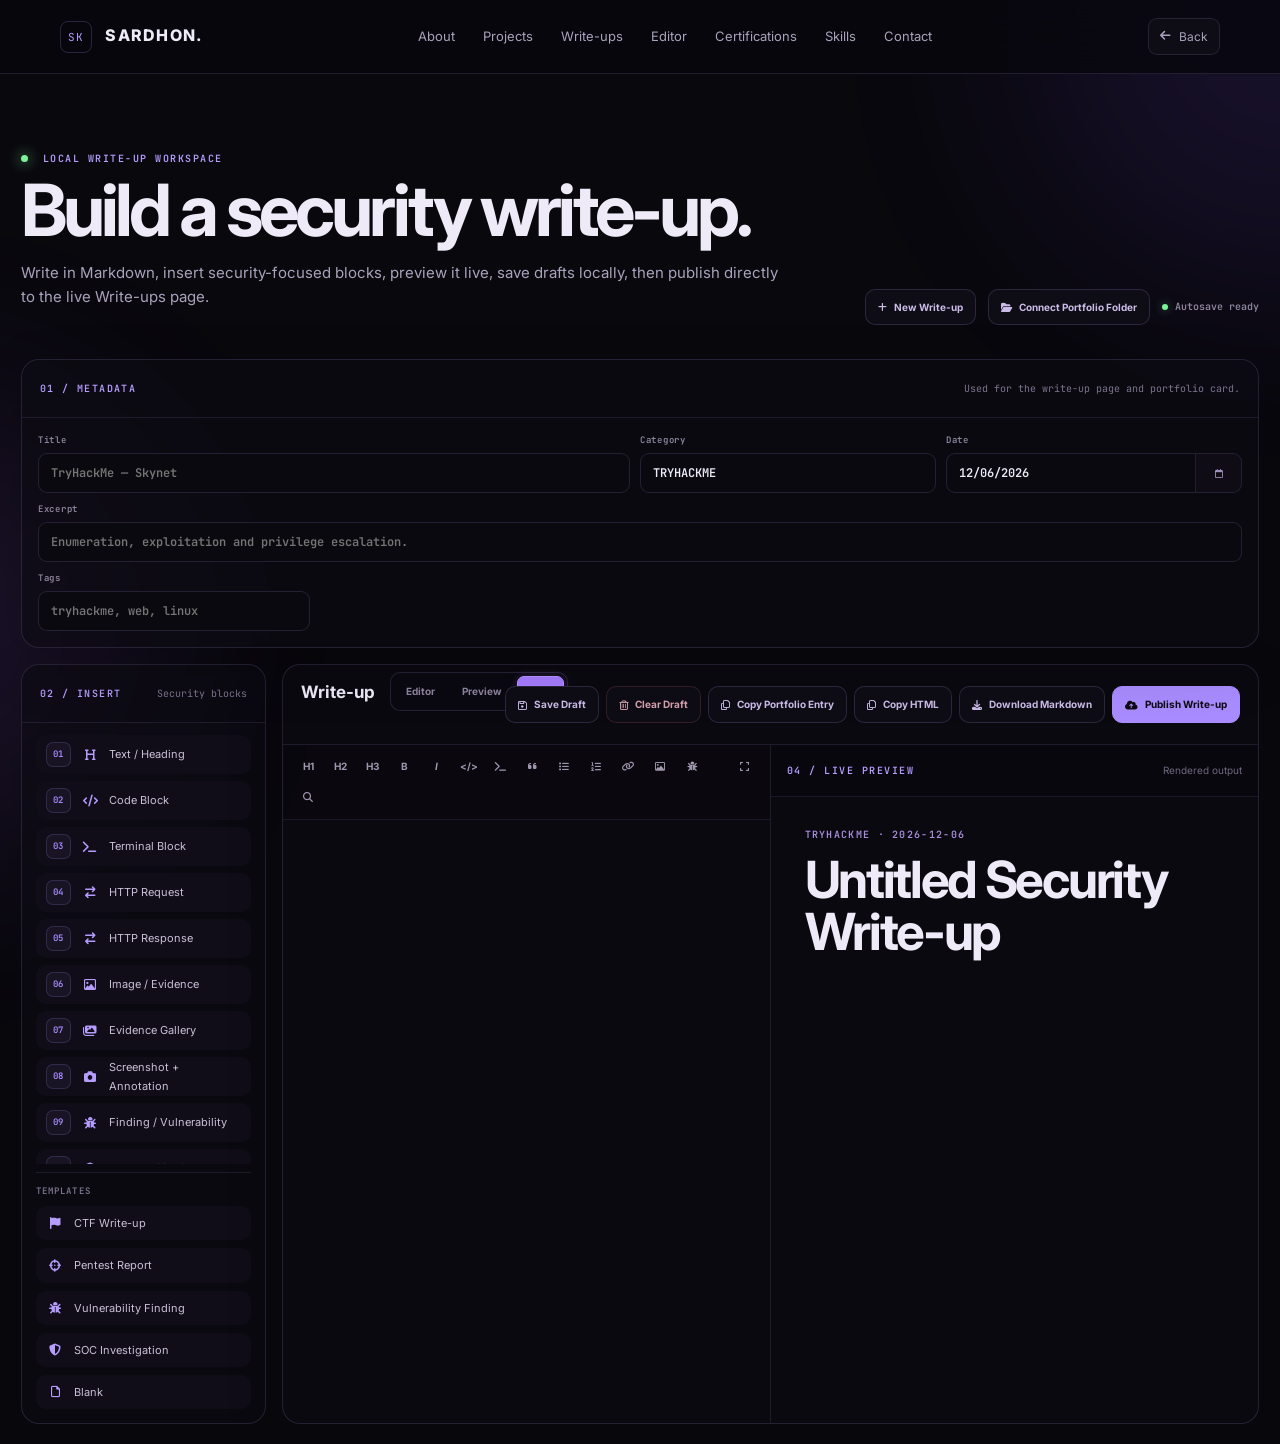
==== editor.html @ ddb4a79a "Add files via upload" ====
<!DOCTYPE html>
<html lang="en">
<head>
  <meta charset="UTF-8">
  <meta name="viewport" content="width=device-width, initial-scale=1.0">
  <meta name="description" content="Sardhon Kramsa — live admin cybersecurity write-up editor.">
  <title>Write-up Editor | Sardhon Kramsa</title>
  <link rel="preconnect" href="https://fonts.googleapis.com">
  <link rel="preconnect" href="https://fonts.gstatic.com" crossorigin>
  <link href="https://fonts.googleapis.com/css2?family=Inter:wght@400;500;600;700;800&family=JetBrains+Mono:wght@400;500;600&display=swap" rel="stylesheet">
  <link rel="stylesheet" href="https://cdnjs.cloudflare.com/ajax/libs/font-awesome/6.7.2/css/all.min.css">
  <link rel="stylesheet" href="css/style.css">
  <link rel="stylesheet" href="css/editor.css">
  <link rel="stylesheet" href="css/writeup.css">
</head>
<body>
<div class="interactive-grid" id="interactiveGrid" aria-hidden="true"></div>
<div class="ambient ambient-a"></div><div class="ambient ambient-b"></div>

<header class="navbar">
  <a href="index.html" class="logo" aria-label="Sardhon Kramsa home">
    <span>SK</span> SARDHON<span>.</span>
  </a>
  <nav class="nav-links" id="navLinks" aria-label="Primary navigation">
    <a href="index.html#about">About</a>
    <a href="index.html#projects">Projects</a>
    <a href="writeups.html" class="editor-writeups-nav">Write-ups</a>
    <a href="editor.html" class="active">Editor</a>
    <a href="index.html#certifications">Certifications</a>
    <a href="index.html#skills">Skills</a>
    <a href="index.html#contact">Contact</a>
  </nav>
  <div class="nav-actions">
    <a class="editor-nav-back" href="index.html" title="Back to portfolio" aria-label="Back to portfolio">
      <i class="fa-solid fa-arrow-left"></i><span>Back</span>
    </a>
  </div>
</header>

<main class="editor-shell">
  <input id="screenshotInput" class="asset-input" type="file" accept="image/*" hidden aria-label="Choose screenshot">
  <input id="evidenceInput" class="asset-input" type="file" accept="image/*" hidden aria-label="Choose evidence image">

  <div class="editor-heading">
    <div>
      <p class="eyebrow"><b class="pulse"></b> LOCAL WRITE-UP WORKSPACE</p>
      <h1>Build a security write-up.</h1>
      <p>Write in Markdown, insert security-focused blocks, preview it live, save drafts locally, then publish directly to the live Write-ups page.</p>
    </div>
    <div class="editor-heading-actions">
      <button id="newWriteupBtn" class="action-btn" type="button" title="Start a new write-up from a template">
        <i class="fa-solid fa-plus"></i><span>New Write-up</span>
      </button>
      <button id="connectFolderBtn" class="action-btn" type="button" title="Optional local folder connection; live publishing uses the secure server">
        <i class="fa-solid fa-folder-open"></i><span>Connect Portfolio Folder</span>
      </button>
      <div class="save-state" id="saveState"><span></span> Autosave ready</div>
    </div>
  </div>

  <section class="meta-panel panel">
    <div class="panel-title"><span>01 / METADATA</span><small>Used for the write-up page and portfolio card.</small></div>
    <div class="meta-grid">
      <label>Title <span class="required-mark" aria-hidden="true"><i class="fa-solid fa-circle-exclamation"></i></span><input id="title" placeholder="TryHackMe — Skynet" maxlength="120" required aria-required="true"></label>
      <label>Category <span class="required-mark" aria-hidden="true"><i class="fa-solid fa-circle-exclamation"></i></span><input id="category" placeholder="TRYHACKME" maxlength="40" required aria-required="true"></label>
      <label class="date-field">Date <span class="required-mark" aria-hidden="true"><i class="fa-solid fa-circle-exclamation"></i></span>
  <input id="date" type="hidden" required aria-required="true">
  <div class="date-control" id="dateControl">
    <input id="dateDisplay" type="text" readonly aria-label="Selected date" placeholder="Select date">
    <button id="datePickerBtn" class="date-picker-btn" type="button" aria-label="Open calendar" aria-expanded="false"><i class="fa-regular fa-calendar"></i></button>
  </div>
  <div id="datePopover" class="calendar-popover" hidden>
    <div class="calendar-head">
      <button id="calendarPrev" type="button" aria-label="Previous month"><i class="fa-solid fa-chevron-left"></i></button>
      <strong id="calendarMonth">September 2026</strong>
      <button id="calendarNext" type="button" aria-label="Next month"><i class="fa-solid fa-chevron-right"></i></button>
    </div>
    <div class="calendar-weekdays"><span>Su</span><span>Mo</span><span>Tu</span><span>We</span><span>Th</span><span>Fr</span><span>Sa</span></div>
    <div id="calendarDays" class="calendar-days"></div>
    <div class="calendar-foot"><button id="calendarClear" type="button">Clear</button><button id="calendarToday" type="button">Today</button></div>
  </div>
</label>
      <label class="wide">Excerpt <span class="required-mark" aria-hidden="true"><i class="fa-solid fa-circle-exclamation"></i></span><input id="excerpt" placeholder="Enumeration, exploitation and privilege escalation." maxlength="220" required aria-required="true"></label>
      <label class="tags-field">Tags <span class="required-mark" aria-hidden="true"><i class="fa-solid fa-circle-exclamation"></i></span><input id="tags" placeholder="tryhackme, web, linux" required aria-required="true"></label>
    </div>
  </section>

  <section class="workspace">
    <aside class="insert-panel panel">
      <div class="panel-title">
        <span>02 / INSERT</span>
        <small>Security blocks</small>
      </div>
      <div id="blockButtons" class="block-list"></div>
      <div class="template-area">
        <small>TEMPLATES</small>
        <button class="tool-button" data-template="ctf"><i class="fa-solid fa-flag"></i> CTF Write-up</button>
        <button class="tool-button" data-template="pentest"><i class="fa-solid fa-crosshairs"></i> Pentest Report</button>
        <button class="tool-button" data-template="finding"><i class="fa-solid fa-bug"></i> Vulnerability Finding</button>
        <button class="tool-button" data-template="soc"><i class="fa-solid fa-shield-halved"></i> SOC Investigation</button>
        <button class="tool-button" data-template="blank"><i class="fa-regular fa-file"></i> Blank</button>
      </div>
    </aside>

    <section class="editor-card panel view-split">
      <div class="section-bar">
        <div class="section-title">
          <span class="eyebrow">03 / EDITOR</span>
          <div class="title-mode-row">
            <strong>Write-up</strong>
            <div class="mode-switch" role="tablist" aria-label="Editor view mode">
              <button class="mode-btn" data-mode="editor" role="tab" aria-selected="false">Editor</button>
              <button class="mode-btn" data-mode="preview" role="tab" aria-selected="false">Preview</button>
              <button class="mode-btn active" data-mode="split" role="tab" aria-selected="true">Split</button>
            </div>
          </div>
        </div>

        <div class="toolbar-actions">
          <button id="saveBtn" class="action-btn" title="Save draft locally"><i class="fa-regular fa-floppy-disk"></i><span>Save Draft</span></button>
          <button id="clearDraftBtn" class="action-btn danger" title="Clear draft and reset metadata"><i class="fa-regular fa-trash-can"></i><span>Clear Draft</span></button>
          <button id="copyEntryBtn" class="action-btn" title="Copy portfolio entry"><i class="fa-regular fa-copy"></i><span>Copy Portfolio Entry</span></button>
          <button id="copyHtmlBtn" class="action-btn" title="Copy generated HTML"><i class="fa-regular fa-copy"></i><span>Copy HTML</span></button>
          <button id="exportMdBtn" class="action-btn" title="Download Markdown"><i class="fa-solid fa-download"></i><span>Download Markdown</span></button>
          <button id="publishBtn" class="action-btn primary" title="Publish write-up"><i class="fa-solid fa-cloud-arrow-up"></i><span>Publish Write-up</span></button>
        </div>
      </div>

      <div class="editor-grid">
        <div class="source-pane">
          <div class="toolbar" role="toolbar" aria-label="Markdown toolbar">
            <button data-action="h1" title="Heading 1">H1</button>
            <button data-action="h2" title="Heading 2">H2</button>
            <button data-action="h3" title="Heading 3">H3</button>
            <button data-action="bold" title="Bold"><b>B</b></button>
            <button data-action="italic" title="Italic"><i>I</i></button>
            <button data-action="code" title="Inline code">&lt;/&gt;</button>
            <button data-action="codeblock" title="Code block"><i class="fa-solid fa-terminal"></i></button>
            <button data-action="quote" title="Quote"><i class="fa-solid fa-quote-left"></i></button>
            <button data-action="ul" title="Bullet list"><i class="fa-solid fa-list"></i></button>
            <button data-action="ol" title="Numbered list"><i class="fa-solid fa-list-ol"></i></button>
            <button data-action="link" title="Link"><i class="fa-solid fa-link"></i></button>
            <button data-action="image" title="Image"><i class="fa-regular fa-image"></i></button>
            <button data-action="finding" title="Finding block"><i class="fa-solid fa-bug"></i></button>
            <span class="toolbar-spacer"></span>
            <button id="editorFullscreenBtn" type="button" title="Fullscreen editor"><i class="fa-solid fa-expand"></i></button>
            <button id="editorFindBtn" type="button" title="Find text"><i class="fa-solid fa-magnifying-glass"></i></button>
          </div>
          <textarea id="source" spellcheck="false" aria-label="Write-up Markdown"></textarea>
          <div class="source-foot">
            <span id="lineCount">0 lines</span>
            <span>Markdown-compatible</span>
          </div>
        </div>

        <div class="preview-pane">
          <div class="preview-head">
            <span class="eyebrow">04 / LIVE PREVIEW</span>
            <span>Rendered output</span>
          </div>
          <article id="preview" class="writeup article-preview"></article>
        </div>
      </div>
    </section>
  </section>

  <div id="templateModal" class="template-modal" hidden role="dialog" aria-modal="true" aria-labelledby="templateModalTitle">
    <div class="template-dialog">
      <div class="template-dialog-head">
        <div>
          <span class="eyebrow">NEW WRITE-UP</span>
          <h2 id="templateModalTitle">Choose a template</h2>
          <p>Start with a professional structure, then customize every block.</p>
        </div>
        <button id="templateModalClose" class="icon-button" type="button" aria-label="Close"><i class="fa-solid fa-xmark"></i></button>
      </div>
      <div class="template-grid">
        <button class="template-card" data-new-template="ctf"><strong>CTF Write-up</strong><span>Recon → Exploit → Flag</span></button>
        <button class="template-card" data-new-template="pentest"><strong>Pentest Report</strong><span>Executive Summary → Findings → Remediation</span></button>
        <button class="template-card" data-new-template="finding"><strong>Vulnerability Finding</strong><span>Finding → Impact → Fix</span></button>
        <button class="template-card" data-new-template="soc"><strong>SOC Investigation</strong><span>Timeline → IOC → Analysis</span></button>
        <button class="template-card" data-new-template="blank"><strong>Blank</strong><span>Start from an empty document</span></button>
      </div>
    </div>
  </div>
  <div id="editorNotice" class="editor-notice" hidden role="dialog" aria-modal="true" aria-labelledby="editorNoticeTitle">
    <div class="notice-card">
      <div class="notice-icon"><i class="fa-solid fa-file-pen"></i></div>
      <div class="notice-copy">
        <strong id="editorNoticeTitle">Write-up is empty</strong>
        <p>Please add some content to the editor before publishing.</p>
      </div>
      <button id="editorNoticeOk" class="notice-ok" type="button">OK</button>
    </div>
  </div>

</main>


<script src="js/editor.js"></script>
<script src="js/script.js"></script>
</body>
</html>
---- css/style.css ----
/* Interactive square-grid background — aligned to the viewport so the 3x3 hover never drifts. */
:root{
  --bg:#09080d;
  --panel:#0d0c13;
  --panel-2:#111019;
  --purple:#a98cff;
  --purple-bright:#c7b7ff;
  --purple-soft:rgba(169,140,255,.24);
  --line:rgba(137,111,205,.16);
}
body{background:var(--bg);color:#eeeaf7}
.interactive-grid{
  position:fixed;
  inset:0;
  z-index:0;
  pointer-events:none;
  overflow:hidden;
  min-height:100vh;
  display:grid;
  grid-template-columns:repeat(var(--grid-cols, 40), var(--cell-size, 26px));
  grid-auto-rows:var(--cell-size, 28px);
  gap:0;
  justify-content:start;
  align-content:start;
  opacity:1;
}
.grid-cell{
  position:relative;
  width:var(--cell-size,26px);
  height:var(--cell-size,28px);
  border-right:1px solid var(--line);
  border-bottom:1px solid var(--line);
  background:rgba(130,100,210,.012);
  --heat:0;
  transition:background 120ms ease-out,border-color 120ms ease-out,box-shadow 120ms ease-out;
}
.grid-cell[style*="--heat"]{
  background:rgba(169,140,255,calc(var(--heat) * .11));
  border-right-color:rgba(182,155,255,calc(var(--heat) * .62));
  border-bottom-color:rgba(182,155,255,calc(var(--heat) * .62));
  box-shadow:inset 0 0 calc(16px * var(--heat)) rgba(181,151,255,calc(var(--heat) * .16)),0 0 calc(10px * var(--heat)) rgba(142,105,240,calc(var(--heat) * .08));
}
main,footer,.navbar{position:relative;z-index:2}
body:has(.interactive-grid){position:relative;min-height:100vh}
.ambient{z-index:1}
.ambient-a{background:#7d4cff}
.ambient-b{background:#9d65ff}
body.light .interactive-grid{opacity:.5}
body.light .grid-cell{border-color:rgba(92,71,176,.12);background:rgba(92,71,176,.008)}
body.light .grid-cell.near{border-color:rgba(92,71,176,.28);background:rgba(92,71,176,.05)}
body.light .grid-cell.active{border-color:rgba(92,71,176,.55);background:rgba(92,71,176,.11)}
@media(max-width:600px){
  .interactive-grid{grid-template-columns:repeat(var(--grid-cols, 40), var(--cell-size, 24px));grid-auto-rows:var(--cell-size,22px)}
  .grid-cell{width:var(--cell-size,22px);height:var(--cell-size,22px)}
}
*{box-sizing:border-box}html{scroll-behavior:smooth}body{margin:0;background:#09080d;color:#eeeaf7;font-family:Inter,system-ui,sans-serif;line-height:1.65;overflow-x:hidden}body.light{background:#f5f3fb;color:#17131f}a{color:inherit;text-decoration:none}button,input{font:inherit}.blue,.eyebrow,.project label,.project-head>a{color:#b59cff}.ambient{position:fixed;border-radius:50%;filter:blur(110px);opacity:.12;pointer-events:none}.ambient-a{width:500px;height:500px;background:#7d4cff;right:-250px;top:-220px}.ambient-b{width:450px;height:450px;background:#a05cff;left:-300px;bottom:5%}.navbar{height:74px;position:sticky;top:0;z-index:20;display:flex;align-items:center;justify-content:space-between;padding:0 max(20px,calc((100% - 1160px)/2));background:rgba(8,7,13,.82);backdrop-filter:blur(18px);border-bottom:1px solid rgba(154,132,210,.18)}body.light .navbar{background:rgba(245,243,251,.88)}.logo{font-weight:800;letter-spacing:.08em}.logo span:first-child{display:inline-grid;place-items:center;width:32px;height:32px;margin-right:9px;border:1px solid rgba(169,140,255,.22);border-radius:8px;color:#b59cff;font:11px "JetBrains Mono",monospace}.nav-links{display:flex;gap:28px;color:#aaa2bd;font-size:13px}.nav-links a:hover{color:#fff}.nav-actions{display:flex;gap:8px}.icon-btn,.menu-btn{width:37px;height:37px;border:1px solid rgba(154,132,210,.18);background:#0e0c14;color:#eeeaf7;border-radius:9px;cursor:pointer}.menu-btn{display:none}.menu-btn i{display:block;width:17px;height:1px;background:currentColor;margin:4px auto}.section{width:min(1160px,calc(100% - 42px));margin:auto;padding:110px 0}.hero{min-height:calc(100vh - 74px);display:grid;grid-template-columns:1.15fr .85fr;gap:70px;align-items:center}.eyebrow{font:600 10px "JetBrains Mono",monospace;letter-spacing:.15em}.pulse{display:inline-block;width:7px;height:7px;background:#7ef29a;border-radius:50%;box-shadow:0 0 14px #7ef29a;margin-right:7px}.hero h1{font-size:clamp(52px,7vw,86px);line-height:.98;letter-spacing:-.06em;margin:12px 0 24px}.hero h1 span{color:#b59cff}.hero-copy{max-width:680px;color:#aaa2bd;font-size:17px}.buttons{display:flex;gap:10px;flex-wrap:wrap;margin-top:28px}.btn{display:inline-flex;gap:10px;align-items:center;border:1px solid rgba(154,132,210,.18);background:#0e0c14;padding:11px 17px;border-radius:10px;font-size:13px;font-weight:700}.btn.primary{background:#a98cff;color:#0c0912;border-color:#a98cff}.stats{display:flex;gap:34px;margin-top:52px}.stats div{display:grid}.stats strong{font-size:23px}.stats small{font-size:10px;color:#aaa2bd;text-transform:uppercase;letter-spacing:.08em}.terminal{border:1px solid rgba(154,132,210,.18);border-radius:20px;background:rgba(13,12,19,.82);overflow:hidden;box-shadow:0 30px 90px rgba(0,0,0,.3)}.terminal-bar{height:42px;border-bottom:1px solid rgba(154,132,210,.18);display:flex;align-items:center;gap:7px;padding:0 15px}.terminal-bar span{width:8px;height:8px;border-radius:50%;background:#304256}.terminal-bar em{font:11px "JetBrains Mono",monospace;color:#7d748f;font-style:normal;margin-left:8px}.terminal pre{padding:25px;margin:0;min-height:340px;font:12px/1.9 "JetBrains Mono",monospace;color:#aaa2bd}.prompt{color:#b59cff}.ok{color:#7ef29a}.cursor{display:inline-block;width:7px;height:14px;background:#b59cff;animation:blink 1s steps(1) infinite}@keyframes blink{50%{opacity:0}}.section-title{margin-bottom:45px}.section-title h2{font-size:clamp(36px,5vw,58px);line-height:1.05;letter-spacing:-.045em;margin:8px 0 12px}.section-title>p:last-child{color:#aaa2bd}.about-grid{display:grid;grid-template-columns:1fr 360px;gap:70px}.about-copy{max-width:770px;color:#aaa2bd;font-size:16px}.about-copy .lead{font-size:22px;line-height:1.45;color:#eeeaf7}.about-copy strong{color:#eeeaf7}.info-card,.project,.skill,.contact-card{background:rgba(13,12,19,.78);border:1px solid rgba(154,132,210,.18);box-shadow:0 20px 60px rgba(0,0,0,.14)}.info-card{padding:28px;border-radius:18px}.info-card label{font:600 9px "JetBrains Mono",monospace;letter-spacing:.14em;color:#b59cff}.info-card h3{margin:7px 0 2px;font-size:23px}.info-card p{margin:0;color:#aaa2bd}.info-card hr{border:0;border-top:1px solid rgba(154,132,210,.18);margin:22px 0}.chips,.tech{display:flex;flex-wrap:wrap;gap:7px;margin-top:10px}.chips span,.tech span{padding:5px 8px;border:1px solid rgba(154,132,210,.18);border-radius:7px;color:#aaa2bd;font:10px "JetBrains Mono",monospace}.project{display:grid;grid-template-columns:82px 1fr;border-radius:18px;overflow:hidden;margin:14px 0}.project-num{padding:28px;border-right:1px solid rgba(154,132,210,.18);color:#b59cff;font:600 12px "JetBrains Mono",monospace}.project>div:nth-child(2){padding:29px}.project-head{display:flex;justify-content:space-between;gap:20px}.project-head label{font:600 9px "JetBrains Mono",monospace;letter-spacing:.13em}.project-head h3{font-size:25px;margin:6px 0 0}.project-head>a{font-size:12px;white-space:nowrap}.case-grid{display:grid;grid-template-columns:1fr 1fr;gap:1px;background:rgba(154,132,210,.18);border:1px solid rgba(154,132,210,.18);border-radius:13px;overflow:hidden;margin:26px 0 18px}.case-grid>div{padding:17px;background:#0e0c14}.case-grid label{font:600 9px "JetBrains Mono",monospace;letter-spacing:.13em}.case-grid p{margin:6px 0 0;color:#aaa2bd;font-size:13px;line-height:1.6}.case-grid strong{color:#eeeaf7}.achievements{display:flex;align-items:baseline;gap:8px;margin:24px 0 10px}.achievements strong{font-size:28px}.achievements small{font-size:10px;color:#aaa2bd;text-transform:uppercase;letter-spacing:.06em;margin-right:17px}.muted{color:#aaa2bd;font-size:14px}.writeup-tools{display:flex;gap:10px;margin-bottom:18px}.writeup-tools input{flex:1;max-width:520px;padding:12px 14px;background:#0e0c14;color:#eeeaf7;border:1px solid rgba(154,132,210,.18);border-radius:10px;outline:none}.filters{display:flex;gap:7px;flex-wrap:wrap;align-items:center}.filter{border:1px solid rgba(154,132,210,.18);background:#0e0c14;color:#aaa2bd;border-radius:8px;padding:6px 9px;font-size:10px;cursor:pointer}.filter.active{color:#b59cff;border-color:#b59cff}.writeup-grid{display:grid;grid-template-columns:repeat(3,1fr);gap:14px}
.show-more-wrap{display:flex;justify-content:center;margin-top:24px}.show-more-btn{display:inline-flex;align-items:center;gap:9px;border:1px solid rgba(154,132,210,.18);background:#0e0c14;color:#cfc6df;border-radius:10px;padding:10px 15px;font-size:12px;font-weight:700;transition:transform .2s ease,border-color .25s ease,color .25s ease,box-shadow .25s ease}.show-more-btn:hover{transform:translateY(-2px);color:#eeeaf7;border-color:rgba(169,140,255,.55);box-shadow:0 0 16px rgba(169,140,255,.09)}.home-writeup-grid{grid-template-columns:repeat(3,minmax(0,1fr))}
.writeup-card{display:block;border:1px solid rgba(154,132,210,.18);background:#0e0c14;border-radius:16px;padding:23px;transition:.2s}.writeup-card:hover{transform:translateY(-3px);border-color:rgba(169,140,255,.5)}.writeup-card .category{font:600 9px "JetBrains Mono",monospace;color:#b59cff;letter-spacing:.1em}.writeup-card h3{font-size:20px;margin:9px 0}.writeup-card p{color:#aaa2bd;font-size:13px}.writeup-card time{color:#7d748f;font-size:10px}.empty{padding:30px;border:1px dashed rgba(148,176,202,.2);border-radius:14px;color:#aaa2bd}.skills{display:grid;grid-template-columns:1fr 1fr;gap:14px}.skill{padding:26px;border-radius:16px}.skill>b{color:#b59cff;font:11px "JetBrains Mono",monospace}.skill h3{margin:10px 0 7px}.skill p{color:#aaa2bd;font-size:13px}.contact-card{text-align:center;border-radius:22px;padding:65px 30px}.contact-card h2{font-size:clamp(42px,6vw,70px);line-height:1;margin:8px 0 18px;letter-spacing:-.055em}.contact-card>p:not(.eyebrow){color:#aaa2bd;max-width:620px;margin:auto}.contact-card .buttons{justify-content:center}footer{width:min(1160px,calc(100% - 42px));margin:auto;border-top:1px solid rgba(154,132,210,.18);padding:28px 0 40px;display:flex;justify-content:space-between;color:#7d748f;font-size:10px}.reveal{opacity:0;transform:translateY(15px);transition:.65s}.reveal.visible{opacity:1;transform:none}.delay{transition-delay:.12s}@media(max-width:850px){.nav-links{display:none;position:absolute;top:74px;left:0;right:0;padding:20px;background:#09080d;border-bottom:1px solid rgba(154,132,210,.18);flex-direction:column;gap:17px}.nav-links.open{display:flex}.menu-btn{display:block}.hero{grid-template-columns:1fr;padding-top:70px}.about-grid{grid-template-columns:1fr}.writeup-grid,.skills{grid-template-columns:1fr}.project{grid-template-columns:1fr}.project-num{border-right:0;border-bottom:1px solid rgba(154,132,210,.18);padding:15px 24px}.case-grid{grid-template-columns:1fr}.nav-actions{margin-left:auto;margin-right:10px}footer{flex-direction:column;gap:8px}}@media(max-width:600px){.section{width:calc(100% - 30px);padding:78px 0}.hero h1{font-size:49px}.stats{gap:20px;flex-wrap:wrap}.project-head{flex-direction:column}.project>div:nth-child(2){padding:22px}.writeup-tools{flex-direction:column}.writeup-tools input{max-width:none}}


/* Refined purple interaction system: slow, subtle, cool-toned. */
.info-card,.project,.skill,.contact-card,.terminal,.writeup-card,.case-grid,.panel,.publish-note{
  position:relative;
  isolation:isolate;
  transition:transform .58s cubic-bezier(.22,1,.36,1),border-color .58s ease,box-shadow .68s cubic-bezier(.22,1,.36,1);
}
.info-card::after,.project::after,.skill::after,.contact-card::after,.terminal::after,.writeup-card::after,.panel::after,.publish-note::after{
  content:"";
  position:absolute;
  inset:-1px;
  border-radius:inherit;
  pointer-events:none;
  z-index:-1;
  opacity:0;
  border:1px solid rgba(181,153,255,.42);
  box-shadow:0 0 14px rgba(169,140,255,.10),inset 0 0 12px rgba(169,140,255,.035);
  transition:opacity .72s cubic-bezier(.22,1,.36,1);
}
.info-card:hover,.project:hover,.skill:hover,.contact-card:hover,.terminal:hover,.writeup-card:hover,.panel:hover,.publish-note:hover{
  transform:translateY(-4px);
  border-color:rgba(169,140,255,.34);
  box-shadow:0 24px 68px rgba(0,0,0,.22),0 0 24px rgba(169,140,255,.075);
}
.info-card:hover::after,.project:hover::after,.skill:hover::after,.contact-card:hover::after,.terminal:hover::after,.writeup-card:hover::after,.panel:hover::after,.publish-note:hover::after{opacity:1}
.btn,.filter,.icon-btn,.menu-btn,.toolbar button{
  transition:transform .42s cubic-bezier(.22,1,.36,1),color .42s ease,border-color .48s ease,background-color .42s ease,box-shadow .58s cubic-bezier(.22,1,.36,1);
}
/* Cool, crisp purple hover — stronger than before, never warm/orange. */
.btn:hover,.filter:hover,.icon-btn:hover,.menu-btn:hover,.toolbar button:hover{
  transform:translateY(-2px);
  color:#d7ccff;
  border-color:rgba(184,158,255,.68);
  box-shadow:0 0 0 1px rgba(169,140,255,.14),0 0 9px rgba(169,140,255,.24),0 0 20px rgba(169,140,255,.10),inset 0 0 7px rgba(169,140,255,.035);
}
.btn.primary:hover{
  color:#0c0912;
  background:#b59cff;
  border-color:#c7b7ff;
  box-shadow:0 0 0 1px rgba(215,204,255,.22),0 0 9px rgba(198,177,255,.28),0 0 20px rgba(169,140,255,.13);
}
.filter.active{box-shadow:0 0 10px rgba(169,140,255,.08)}
.writeup-card:hover{border-color:rgba(169,140,255,.34)}

/* The preview is intentionally scrollable without a visible browser scrollbar. */
.article-preview{
  scrollbar-width:none;
  -ms-overflow-style:none;
}
.article-preview::-webkit-scrollbar{display:none;width:0;height:0}

/* Cool purple only: remove the old light/day-mode styling. */
body.light{background:var(--bg);color:#eeeaf7}

@media(prefers-reduced-motion:reduce){
  .info-card,.project,.skill,.contact-card,.terminal,.writeup-card,.panel,.publish-note,.btn,.filter,.icon-btn,.menu-btn,.toolbar button{transition-duration:.01ms}
}

/* Centered iPhone-style floating navigation island */
.island-navbar{
  position:fixed;
  inset:0 0 auto 0;
  height:0;
  z-index:50;
  pointer-events:none;
  background:transparent;
  border:0;
  backdrop-filter:none;
}
.nav-island{
  pointer-events:auto;
  position:absolute;
  top:16px;
  left:50%;
  transform:translateX(-50%);
  display:flex;
  align-items:center;
  gap:16px;
  min-height:60px;
  padding:9px 13px 9px 20px;
  border:1px solid rgba(169,140,255,.26);
  border-radius:17px;
  background:rgba(10,9,15,.90);
  box-shadow:0 10px 35px rgba(0,0,0,.28), inset 0 0 18px rgba(169,140,255,.025);
  backdrop-filter:blur(22px) saturate(125%);
}
.island-name{
  font-size:13px;
  font-weight:800;
  letter-spacing:.11em;
  white-space:nowrap;
  color:#eeeaf7;
  padding-right:7px;
}
.island-name span{color:#b59cff}
.island-icons{display:flex;align-items:center;gap:5px}
.island-icons a{
  width:38px;height:38px;
  display:grid;place-items:center;
  border:1px solid transparent;
  border-radius:10px;
  color:#9f97b0;
  font-size:12px;
  transition:transform .42s cubic-bezier(.22,1,.36,1),color .42s ease,border-color .5s ease,box-shadow .6s ease,background .42s ease;
}
.island-icons a:hover,.island-icons a.active{
  transform:translateY(-4px);
  color:#c7b7ff;
  border-color:rgba(169,140,255,.32);
  background:rgba(169,140,255,.055);
  box-shadow:0 0 10px rgba(169,140,255,.16),inset 0 0 8px rgba(169,140,255,.035);
}
.island-icons a.editor-back{margin-left:3px;border-left-color:rgba(169,140,255,.15);border-radius:0 10px 10px 0}
.island-icons a.editor-back:hover{transform:translateY(-4px) translateX(-1px)}

/* Certification cards */
.cert-grid{display:grid;grid-template-columns:repeat(3,1fr);gap:14px}
.cert-card{
  position:relative;
  display:grid;
  grid-template-columns:auto 1fr auto;
  gap:16px;
  align-items:start;
  min-height:190px;
  padding:24px;
  border-radius:18px;
  background:rgba(13,12,19,.78);
  border:1px solid rgba(154,132,210,.18);
  box-shadow:0 20px 60px rgba(0,0,0,.14);
  overflow:hidden;
  isolation:isolate;
  transition:transform .55s cubic-bezier(.22,1,.36,1),border-color .7s ease,box-shadow .7s ease;
}
.cert-card::before{
  content:"";
  position:absolute;
  z-index:1;
  top:-120%;
  left:-38%;
  width:27%;
  height:340%;
  transform:rotate(20deg) translateX(-160%);
  background:linear-gradient(90deg,transparent 0%,rgba(255,255,255,0) 20%,rgba(255,222,115,.56) 48%,rgba(255,255,255,.12) 55%,rgba(255,255,255,0) 78%,transparent 100%);
  filter:blur(.5px);
  opacity:0;
  pointer-events:none;
}
.cert-card::after{
  content:"";
  position:absolute;
  inset:0;
  z-index:0;
  border-radius:inherit;
  box-shadow:inset 0 0 0 1px rgba(246,190,55,0),inset 0 0 28px rgba(169,140,255,0);
  pointer-events:none;
  transition:box-shadow .65s ease;
}
.cert-card > *{position:relative;z-index:2}
.cert-card:hover{
  transform:translateY(-5px);
  border-color:rgba(255,196,42,.98);
  box-shadow:
    0 22px 65px rgba(0,0,0,.24),
    0 0 0 1px rgba(255,196,42,.78),
    0 0 10px rgba(255,196,42,.48),
    0 0 26px rgba(255,196,42,.22),
    inset 0 0 14px rgba(255,196,42,.055);
}
.cert-card:hover::before{
  animation:certReflect 1.25s cubic-bezier(.18,.72,.28,1) 1;
}
.cert-card:hover::after{
  box-shadow:
    inset 0 0 0 1px rgba(255,218,92,.9),
    inset 0 0 20px rgba(255,196,42,.09);
}
@keyframes certReflect{
  0%{transform:rotate(20deg) translateX(-160%);opacity:0}
  12%{opacity:.95}
  55%{opacity:.75}
  100%{transform:rotate(20deg) translateX(520%);opacity:0}
}
.cert-icon{
  width:42px;height:42px;border-radius:12px;display:grid;place-items:center;
  color:#b59cff;border:1px solid rgba(169,140,255,.24);background:rgba(169,140,255,.045);
  transition:transform .48s cubic-bezier(.22,1,.36,1),box-shadow .65s ease,color .4s ease;
}
.cert-card:hover .cert-icon{transform:translateY(-5px);color:#d7ccff;box-shadow:0 0 12px rgba(169,140,255,.16)}
.cert-copy{min-width:0}.cert-status{display:block;color:#b59cff;font:600 9px "JetBrains Mono",monospace;letter-spacing:.12em;margin-bottom:7px}.cert-status.current{color:#a8e6ba}.cert-copy h3{margin:0 0 8px;font-size:20px}.cert-copy p{margin:0;color:#aaa2bd;font-size:12px;line-height:1.65}.cert-link{color:#9f97b0;font-size:12px;transition:.4s}.cert-link:hover{color:#c7b7ff;transform:translateY(-3px)}.cert-live{grid-column:2/-1;align-self:end;color:#7d748f;font:600 9px "JetBrains Mono",monospace;letter-spacing:.1em}.cert-live i{display:inline-block;width:6px;height:6px;border-radius:50%;background:#a8e6ba;box-shadow:0 0 8px rgba(168,230,186,.4);margin-right:5px}

@media(max-width:850px){
  .nav-island{max-width:calc(100% - 22px);padding-left:14px;gap:10px}
  .island-name{font-size:11px;padding-right:4px}
  .island-icons{gap:2px}.island-icons a{width:34px;height:34px;font-size:11px}
  .cert-grid{grid-template-columns:1fr}
}
@media(max-width:520px){
  .nav-island{top:10px;min-height:52px;border-radius:16px}
  .island-name{display:none}
  .island-icons a{width:34px;height:34px}
  .cert-card{grid-template-columns:auto 1fr;}.cert-link{position:absolute;top:22px;right:20px}.cert-live{grid-column:2}
}


/* Global browser/document scrollbar — purple across every portfolio page.
   Scoped to the root document so editor/preview/list scroll areas keep their
   own scroll behavior. */
html{
  scrollbar-color:rgba(169,140,255,.78) transparent;
  scrollbar-width:thin;
}
html::-webkit-scrollbar{
  width:9px;
  height:9px;
}
html::-webkit-scrollbar-track{
  background:transparent;
}
html::-webkit-scrollbar-thumb{
  background:linear-gradient(180deg,#c2a9ff 0%,#8f68e8 100%);
  border-radius:999px;
  border:2px solid transparent;
  background-clip:padding-box;
}
html::-webkit-scrollbar-thumb:hover{
  background:linear-gradient(180deg,#d2c0ff 0%,#a37df5 100%);
  background-clip:padding-box;
}


/* Global page scrollbar — intentionally separate from component/editor scrollbars. */
html{
  scrollbar-color:rgba(169,140,255,.82) transparent;
  scrollbar-width:thin;
}
html::-webkit-scrollbar{width:9px;height:9px}
html::-webkit-scrollbar-track{background:transparent}
html::-webkit-scrollbar-thumb{
  background:linear-gradient(180deg,#c2a9ff 0%,#8f68e8 100%);
  border-radius:999px;
  border:2px solid transparent;
  background-clip:padding-box;
}
html::-webkit-scrollbar-thumb:hover{
  background:linear-gradient(180deg,#d2c0ff 0%,#a37df5 100%);
  background-clip:padding-box;
}
---- css/editor.css ----
/* =========================================================
   Sardhon Write-up Editor
   Classic portfolio navigation + split/editor/preview workspace
   ========================================================= */

.editor-shell{
  width:min(1450px,calc(100% - 42px));
  margin:0 auto;
  padding:68px 0 90px;
}

.editor-heading{
  display:flex;
  justify-content:space-between;
  align-items:end;
  gap:30px;
  margin-bottom:34px;
}
.editor-heading h1{
  font-size:clamp(42px,6vw,72px);
  line-height:.98;
  letter-spacing:-.055em;
  margin:8px 0 15px;
}
.editor-heading>div:first-child>p:last-child{
  max-width:760px;
  color:#aaa2bd;
  font-size:15px;
}
.editor-heading-actions{
  display:flex;
  align-items:center;
  justify-content:flex-end;
  gap:12px;
  flex-wrap:wrap;
}
#connectFolderBtn.connected{
  color:#b9f0c8;
  border-color:rgba(126,242,154,.38);
  background:#0d1210;
}
#connectFolderBtn.connected:hover{
  border-color:rgba(126,242,154,.62);
  box-shadow:0 0 12px rgba(126,242,154,.12);
}
@media(max-width:700px){
  .editor-heading-actions{width:100%;justify-content:flex-start}
}
.save-state{
  color:#8f879f;
  font:600 10px "JetBrains Mono",monospace;
  white-space:nowrap;
  display:flex;
  align-items:center;
  gap:7px;
}
.save-state span{
  width:6px;height:6px;border-radius:50%;
  background:#7ef29a;
  box-shadow:0 0 10px rgba(126,242,154,.45);
}

.editor-nav-back{
  display:inline-flex;
  align-items:center;
  gap:8px;
  padding:8px 11px;
  border:1px solid rgba(154,132,210,.18);
  background:#0e0c14;
  border-radius:9px;
  color:#aaa2bd;
  font-size:12px;
  transition:transform .42s cubic-bezier(.22,1,.36,1),color .42s ease,border-color .48s ease,box-shadow .58s ease;
}
.editor-nav-back:hover{
  transform:translateY(-2px);
  color:#d7ccff;
  border-color:rgba(184,158,255,.68);
  box-shadow:0 0 0 1px rgba(169,140,255,.14),0 0 9px rgba(169,140,255,.24),0 0 20px rgba(169,140,255,.10);
}

.panel{
  position:relative;
  isolation:isolate;
  background:rgba(13,12,19,.66);
  border:1px solid rgba(154,132,210,.18);
  border-radius:18px;
  box-shadow:0 20px 60px rgba(0,0,0,.14);
  overflow:hidden;
  transition:transform .58s cubic-bezier(.22,1,.36,1),border-color .58s ease,box-shadow .68s cubic-bezier(.22,1,.36,1);
}
.panel::after{
  content:"";
  position:absolute;
  inset:-1px;
  border-radius:inherit;
  pointer-events:none;
  z-index:-1;
  opacity:0;
  border:1px solid rgba(181,153,255,.42);
  box-shadow:0 0 14px rgba(169,140,255,.10),inset 0 0 12px rgba(169,140,255,.035);
  transition:opacity .72s cubic-bezier(.22,1,.36,1);
}
.panel:hover{
  transform:translateY(-3px);
  border-color:rgba(169,140,255,.34);
  box-shadow:0 24px 68px rgba(0,0,0,.22),0 0 24px rgba(169,140,255,.075);
}
.panel:hover::after{opacity:1}

.meta-panel{margin-bottom:16px;overflow:visible;z-index:20}
.meta-panel .panel-title,.meta-panel .meta-grid{position:relative;z-index:1}
.panel-title{
  min-height:58px;
  padding:15px 18px;
  border-bottom:1px solid rgba(154,132,210,.14);
  display:flex;
  align-items:center;
  justify-content:space-between;
  gap:15px;
}
.panel-title>span:first-child{
  color:#b59cff;
  font:600 10px "JetBrains Mono",monospace;
  letter-spacing:.14em;
}
.panel-title small{
  color:#7d748f;
  font:10px "JetBrains Mono",monospace;
}
.meta-grid{
  display:grid;
  grid-template-columns:2fr 1fr 1fr;
  gap:10px;
  padding:16px;
}
.meta-grid label{
  color:#8f879f;
  font:600 9px "JetBrains Mono",monospace;
  letter-spacing:.08em;
}
.meta-grid label{position:relative;}
.required-mark{
  position:absolute;
  top:-2px;
  right:0;
  width:15px;
  height:15px;
  display:none;
  align-items:center;
  justify-content:center;
  color:#ff6f89;
  font-size:10px;
  line-height:1;
  opacity:0;
  transform:translateY(-1px);
  pointer-events:none;
}
.required-mark i{font-size:10px;}
.meta-grid label.invalid .required-mark{display:inline-flex;opacity:1;}
.meta-grid input.invalid{
  border-color:rgba(255,91,117,.78);
  box-shadow:0 0 0 1px rgba(255,91,117,.12),0 0 13px rgba(255,91,117,.10);
}
.meta-grid input.invalid:focus{
  border-color:rgba(255,91,117,.9);
  box-shadow:0 0 0 1px rgba(255,91,117,.16),0 0 15px rgba(255,91,117,.12);
}
.meta-grid label.wide{grid-column:1 / -1}
.meta-grid label.tags-field{grid-column:1 / 2; width:46%;}
.meta-grid input{
  display:block;
  width:100%;
  margin-top:7px;
  padding:11px 12px;
  border:1px solid rgba(154,132,210,.18);
  border-radius:9px;
  outline:0;
  background:#0b0910;
  color:#eeeaf7;
  font-size:12px;
  transition:border-color .35s ease,box-shadow .45s ease;
}
.meta-grid input:focus{
  border-color:rgba(169,140,255,.55);
  box-shadow:0 0 0 1px rgba(169,140,255,.10),0 0 14px rgba(169,140,255,.10);
}

.action-btn.danger{
  color:#d6a1ad;
  border-color:rgba(185,92,113,.22);
}
.action-btn.danger:hover{
  color:#ffd7df;
  border-color:rgba(220,112,137,.55);
  box-shadow:0 0 0 1px rgba(220,112,137,.10),0 0 12px rgba(220,112,137,.16);
}

/* Keep the global interactive grid visible through the editor's translucent surfaces. */
.editor-shell,.workspace,.examples,.actions-panel{position:relative;z-index:2}
.meta-panel,.insert-panel,.editor-card,.examples,.actions-panel{background:rgba(13,12,19,.66)}

.workspace{
  display:grid;
  grid-template-columns:245px minmax(0,1fr);
  gap:16px;
  align-items:start;
}

/*
 * The editor is its own scrolling workspace.
 * This prevents the page/document from taking over when the user is
 * scrolling through a long Markdown write-up.
 */
.insert-panel{
  height:max-content;
  position:sticky;
  top:96px;
  align-self:start;
  max-height:calc(100vh - 112px);
  overflow:hidden;
}
.block-list{
  display:grid;
  gap:7px;
  padding:16px 14px 0;
  max-height:510px;
  overflow-y:auto;
  overflow-x:hidden;
  scrollbar-width:none;
  -ms-overflow-style:none;
  overscroll-behavior:contain;
}
.block-list::-webkit-scrollbar{display:none;width:0;height:0}
.block-button,.tool-button{
  width:100%;
  display:flex;
  align-items:center;
  gap:10px;
  text-align:left;
  border:1px solid transparent;
  background:#100d18;
  color:#c9bfd8;
  border-radius:10px;
  padding:10px 11px;
  font-size:11px;
  cursor:pointer;
  transition:transform .42s cubic-bezier(.22,1,.36,1),color .42s ease,border-color .48s ease,box-shadow .58s ease,background .42s ease;
}
.block-button i,.block-button b,.tool-button i{
  width:18px;
  text-align:center;
  color:#b59cff;
  font-size:12px;
}
.block-button:hover,.tool-button:hover{
  transform:translateY(-2px);
  color:#eee7ff;
  border-color:rgba(184,158,255,.50);
  box-shadow:0 0 0 1px rgba(169,140,255,.10),0 0 12px rgba(169,140,255,.18);
}

.saved-area{border-top:1px solid rgba(154,132,210,.14);margin:14px 14px 0;padding:13px 0 0}.saved-head{display:flex;align-items:center;justify-content:space-between;gap:8px;margin-bottom:8px}.saved-head small{color:#7d748f;font:600 9px "JetBrains Mono",monospace;letter-spacing:.12em}.saved-head button{border:1px solid rgba(169,140,255,.2);background:#100d18;color:#a98cff;border-radius:7px;padding:6px 8px;font-size:9px;cursor:pointer}.saved-head button:hover{border-color:rgba(184,158,255,.55);color:#eee7ff}.saved-block-list{display:grid;gap:6px;max-height:170px;overflow:auto;scrollbar-width:none}.saved-block-list::-webkit-scrollbar{display:none}.saved-block-row{display:grid;grid-template-columns:1fr 30px;gap:5px}.saved-block-row .block-button{min-width:0}.saved-block-row .saved-delete{border:1px solid transparent;background:#100d18;color:#756b87;border-radius:8px;cursor:pointer}.saved-block-row .saved-delete:hover{color:#e46f83;border-color:rgba(228,111,131,.3)}.saved-empty{padding:6px 2px;color:#675e72;font-size:9px}

.template-area{
  border-top:1px solid rgba(154,132,210,.14);
  margin:18px 14px 0;
  padding:16px 0 16px;
  display:grid;
  gap:8px;
}
.template-area>small{
  color:#7d748f;
  font:600 9px "JetBrains Mono",monospace;
  letter-spacing:.12em;
  margin-bottom:1px;
}

.editor-card{min-width:0}
.section-bar{
  min-height:78px;
  padding:13px 16px;
  display:flex;
  align-items:center;
  justify-content:space-between;
  gap:18px;
  border-bottom:1px solid rgba(154,132,210,.14);
}
.section-title{min-width:0}
.section-title>span{display:block}
.title-mode-row{
  display:flex;
  align-items:center;
  gap:15px;
  margin-top:4px;
}
.title-mode-row strong{font-size:17px}
.mode-switch{
  display:inline-flex;
  align-items:center;
  gap:3px;
  padding:3px;
  border:1px solid rgba(154,132,210,.20);
  border-radius:10px;
  background:#0a0810;
}
.mode-btn{
  border:1px solid transparent;
  background:transparent;
  color:#8f849f;
  border-radius:7px;
  padding:6px 11px;
  font-size:10px;
  font-weight:700;
  cursor:pointer;
  transition:color .42s ease,border-color .48s ease,background .42s ease,box-shadow .58s ease,transform .42s ease;
}
.mode-btn:hover{
  transform:translateY(-1px);
  color:#ddd1f3;
  border-color:rgba(184,158,255,.48);
  box-shadow:0 0 10px rgba(167,124,255,.14);
}
.mode-btn.active{
  color:#eee8ff;
  background:#a77cff;
  border-color:#b895ff;
  box-shadow:0 0 10px rgba(167,124,255,.22);
}

.toolbar-actions{
  display:flex;
  gap:7px;
  flex-wrap:wrap;
  justify-content:flex-end;
}
.action-btn{
  display:inline-flex;
  align-items:center;
  gap:7px;
  border:1px solid rgba(154,132,210,.22);
  background:#0e0c14;
  color:#cbbbe8;
  border-radius:10px;
  padding:9px 12px;
  font-size:10px;
  font-weight:700;
  cursor:pointer;
  transition:transform .42s cubic-bezier(.22,1,.36,1),color .42s ease,border-color .48s ease,background .42s ease,box-shadow .58s ease;
}
.action-btn i{font-size:10px}
.action-btn:hover{
  transform:translateY(-2px);
  color:#e6ddff;
  border-color:rgba(184,158,255,.68);
  box-shadow:0 0 0 1px rgba(169,140,255,.13),0 0 9px rgba(169,140,255,.23),0 0 18px rgba(169,140,255,.09);
}
.action-btn.primary{
  color:#0c0912;
  background:#a98cff;
  border-color:#a98cff;
}
.action-btn.primary:hover{
  background:#b59cff;
  border-color:#c7b7ff;
  box-shadow:0 0 0 1px rgba(215,204,255,.20),0 0 10px rgba(198,177,255,.28),0 0 20px rgba(169,140,255,.13);
}
.action-btn.copied{
  color:#b9f0c8;
  border-color:rgba(126,242,154,.42);
  box-shadow:0 0 0 1px rgba(126,242,154,.08),0 0 12px rgba(126,242,154,.12);
}

.editor-grid{
  display:grid;
  grid-template-columns:minmax(350px,1fr) minmax(390px,1fr);
  height:clamp(560px,calc(100vh - 250px),760px);
  min-height:560px;
  overflow:hidden;
}
.source-pane{
  min-width:0;
  min-height:0;
  height:100%;
  display:flex;
  flex-direction:column;
  border-right:1px solid rgba(154,132,210,.14);
  overflow:hidden;
}
.meta-row{
  display:grid;
  grid-template-columns:minmax(0,1fr) 125px 135px;
  gap:8px;
  padding:13px;
  border-bottom:1px solid rgba(154,132,210,.12);
}
.meta-row input{
  min-width:0;
  background:#0b0910;
  border:1px solid rgba(154,132,210,.18);
  color:#d9d0e8;
  border-radius:8px;
  padding:9px;
  font-size:11px;
  outline:0;
}
.meta-row input:focus{
  border-color:rgba(169,140,255,.55);
  box-shadow:0 0 12px rgba(120,81,183,.16);
}

.toolbar{
  display:flex;
  align-items:center;
  gap:2px;
  padding:7px 10px;
  border-bottom:1px solid rgba(154,132,210,.12);
  background:rgba(10,8,14,.65);
  flex-wrap:wrap;
}
.toolbar button{
  width:30px;
  height:29px;
  border:1px solid transparent;
  background:transparent;
  color:#9f97b0;
  border-radius:7px;
  cursor:pointer;
  font-size:10px;
  font-weight:700;
  transition:transform .42s cubic-bezier(.22,1,.36,1),color .42s ease,border-color .48s ease,box-shadow .58s ease;
}
.toolbar button:hover{
  transform:translateY(-2px);
  color:#d7ccff;
  border-color:rgba(184,158,255,.55);
  box-shadow:0 0 0 1px rgba(169,140,255,.10),0 0 9px rgba(169,140,255,.18);
}

#source{
  flex:1 1 auto;
  min-height:0;
  height:100%;
  width:100%;
  resize:none;
  border:0;
  outline:0;
  background:transparent;
  color:#cfc4df;
  padding:18px;
  font:13px/1.75 "JetBrains Mono",monospace;
  tab-size:2;
  overflow:auto;
  overscroll-behavior:contain;
  scrollbar-width:none;
  -ms-overflow-style:none;
}
#source::-webkit-scrollbar{display:none;width:0;height:0}

.source-foot{
  display:flex;
  justify-content:space-between;
  padding:8px 13px;
  border-top:1px solid rgba(154,132,210,.12);
  color:#756b87;
  font:10px "JetBrains Mono",monospace;
}

.preview-pane{
  min-width:0;
  min-height:0;
  height:100%;
  display:flex;
  flex-direction:column;
  overflow:hidden;
}
.preview-head{
  height:47px;
  flex:0 0 47px;
  padding:14px 16px;
  border-bottom:1px solid rgba(154,132,210,.12);
  display:flex;
  justify-content:space-between;
  align-items:center;
  color:#706780;
  font-size:10px;
}
.article-preview{
  flex:1 1 auto;
  min-height:0;
  max-height:none;
  overflow:auto;
  overscroll-behavior:contain;
  scrollbar-width:none;
  -ms-overflow-style:none;
}
.article-preview::-webkit-scrollbar{display:none;width:0;height:0}

.writeup{
  padding:31px 34px 65px;
}
.writeup .eyebrow{
  color:#aa8de0;
  font:600 10px "JetBrains Mono",monospace;
  letter-spacing:.13em;
}
.writeup h1{
  font-size:clamp(38px,4vw,58px);
  line-height:1.02;
  margin:12px 0 25px;
  letter-spacing:-.045em;
}
.writeup h2{font-size:27px;margin:42px 0 10px}
.writeup h3{font-size:19px;margin:28px 0 8px}
.writeup p,.writeup li{color:#aaa2bd;line-height:1.75}
.writeup p{margin:9px 0}
.writeup ul,.writeup ol{padding-left:23px}
.writeup a{color:#b59cff}
.writeup code{
  font-family:"JetBrains Mono",monospace;
  color:#d7ccff;
  background:rgba(169,140,255,.07);
  border:1px solid rgba(169,140,255,.12);
  border-radius:5px;
  padding:2px 5px;
}
.writeup blockquote{
  margin:20px 0;
  padding:13px 16px;
  border-left:3px solid #a98cff;
  background:rgba(169,140,255,.045);
  color:#b7afc7;
}
.writeup hr{
  border:0;
  border-top:1px solid rgba(154,132,210,.18);
  margin:28px 0;
}

.code-card,.terminal-card,.response-card,.finding-card,.callout,.table-card,.attack-card,.mitre-card,.cvss-card,.evidence-card{
  margin:18px 0;
  border:1px solid rgba(154,132,210,.18);
  background:#0a0910;
  border-radius:12px;
  overflow:hidden;
}
.block-top{
  height:40px;
  display:flex;
  align-items:center;
  justify-content:space-between;
  padding:0 10px 0 13px;
  border-bottom:1px solid rgba(154,132,210,.12);
  background:#0e0c15;
  color:#8e82a0;
  font:600 9px "JetBrains Mono",monospace;
  letter-spacing:.10em;
}
.copy-btn{
  display:inline-flex;
  align-items:center;
  gap:6px;
  border:1px solid rgba(169,140,255,.24);
  background:#0e0c14;
  color:#aaa2bd;
  border-radius:7px;
  padding:6px 9px;
  font:600 10px Inter,system-ui,sans-serif;
  cursor:pointer;
  transition:transform .42s cubic-bezier(.22,1,.36,1),color .42s ease,border-color .48s ease,box-shadow .58s ease;
}
.copy-btn:hover{
  transform:translateY(-2px);
  color:#d7ccff;
  border-color:rgba(184,158,255,.68);
  box-shadow:0 0 0 1px rgba(169,140,255,.10),0 0 10px rgba(169,140,255,.20);
}
.copy-btn.copied{
  color:#b9f0c8;
  border-color:rgba(126,242,154,.42);
}
.copy-btn i{font-size:10px}
.code-body,.terminal-body,.response-body{
  display:block;
  margin:0;
  padding:16px;
  min-height:48px;
  max-height:520px;
  overflow:auto;
  scrollbar-width:none;
  -ms-overflow-style:none;
  white-space:pre-wrap;
  overflow-wrap:anywhere;
  color:#cfc2e5;
  font:12px/1.7 "JetBrains Mono",monospace;
}
.code-body::-webkit-scrollbar,.terminal-body::-webkit-scrollbar,.response-body::-webkit-scrollbar{display:none;width:0;height:0}
.terminal-body{background:linear-gradient(90deg,#0c1014,#090b0f)}
.terminal-body:before{
  content:"●  ●  ●";
  display:block;
  color:#735b8f;
  letter-spacing:3px;
  margin-bottom:10px;
}
.finding-card{border-color:rgba(169,140,255,.25);background:rgba(169,140,255,.035)}
.finding-card .severity{
  color:#b59cff;
  font:700 9px "JetBrains Mono",monospace;
  padding:10px 13px;
  border-bottom:1px solid rgba(154,132,210,.12);
  letter-spacing:.08em;
}
.finding-content{padding:14px}
.callout{
  padding:14px 16px;
  border-left:3px solid #a98cff;
  background:linear-gradient(90deg,rgba(155,112,255,.10),rgba(155,112,255,.025));
}
.callout.warning{border-left-color:#d9a441}
.callout.success{border-left-color:#58c98c}
.callout strong{display:block;margin-bottom:5px}
.table-card{overflow:auto;scrollbar-width:none}
.table-card::-webkit-scrollbar{display:none}
.table-card table{width:100%;border-collapse:collapse;font-size:11px}
.table-card th,.table-card td{padding:9px 11px;border-bottom:1px solid rgba(154,132,210,.14);text-align:left}
.table-card th{color:#d8c8f3}
.table-card td{color:#a69bb5}
.attack-card{padding:13px}
.attack-step{
  display:flex;
  align-items:center;
  gap:10px;
  padding:8px;
  border-left:1px solid #5f477f;
  color:#aaa2bd;
}
.attack-step span{
  width:23px;height:23px;border-radius:50%;
  display:grid;place-items:center;
  background:#171123;color:#c9a8ff;
  font:10px "JetBrains Mono",monospace;
}
.mitre-card{padding:14px}
.mitre-tags{display:flex;flex-wrap:wrap;gap:7px;margin-top:10px}
.mitre-tags span{
  border:1px solid #563b7e;
  background:#171023;
  color:#bd9bff;
  padding:5px 7px;
  border-radius:6px;
  font:10px "JetBrains Mono",monospace;
}
.cvss-card{padding:15px;display:flex;align-items:center;gap:18px}
.cvss-score{font-size:34px;font-weight:800;color:#d8b8ff}
.cvss-label{color:#a99eb9;font-size:11px}
.cvss-badge{
  margin-left:auto;
  background:#a98cff;
  color:#140e04;
  padding:6px 9px;
  border-radius:6px;
  font:700 10px "JetBrains Mono",monospace;
}
.evidence-card img{
  width:100%;
  display:block;
  max-height:250px;
  object-fit:cover;
}
.evidence-card figcaption{
  padding:9px;
  color:#91879f;
  font-size:10px;
}

.editor-card.view-editor .preview-pane{display:none}
.editor-card.view-editor .editor-grid{grid-template-columns:1fr}
.editor-card.view-editor .source-pane{border-right:0}
.editor-card.view-editor #source{min-height:650px}
.editor-card.view-preview .source-pane{display:none}
.editor-card.view-preview .editor-grid{grid-template-columns:1fr}
.editor-card.view-preview .article-preview{max-height:700px}
.editor-card.view-split .source-pane{display:flex}
.editor-card.view-split .preview-pane{display:flex}

.examples{
  margin-top:16px;
}
.examples .examples-head{
  display:flex;
  align-items:end;
  justify-content:space-between;
  gap:20px;
  padding:16px 18px;
  border-bottom:1px solid rgba(154,132,210,.14);
}
.examples-head h2{margin:6px 0 0;font-size:20px}
.examples-head>span:last-child{color:#756b87;font-size:11px}
.example-grid{
  display:grid;
  grid-template-columns:repeat(4,1fr);
  gap:10px;
  padding:15px;
}
.example{
  border:1px solid rgba(154,132,210,.16);
  background:rgba(11,9,16,.80);
  border-radius:12px;
  padding:13px;
  min-height:130px;
  transition:transform .45s cubic-bezier(.22,1,.36,1),border-color .5s ease,box-shadow .55s ease;
}
.example:hover{
  transform:translateY(-3px);
  border-color:rgba(169,140,255,.38);
  box-shadow:0 12px 28px rgba(106,68,173,.12);
}
.example label{
  color:#a783e1;
  font:600 9px "JetBrains Mono",monospace;
}
.example h3{font-size:13px;margin:7px 0}
.example p{font-size:10px;color:#91879f;line-height:1.5}

.actions-panel{margin-top:16px}
.editor-message{
  min-height:0;
  padding:0 18px;
  color:#a8e6ba;
  font:600 10px "JetBrains Mono",monospace;
}
.publish-note{
  margin:16px;
  padding:16px 18px;
  border:1px dashed rgba(154,132,210,.22);
  border-radius:13px;
  display:flex;
  gap:12px;
  flex-direction:column;
  color:#9d95ab;
  font-size:11px;
}
.publish-note strong{color:#e2dcef;font-size:12px}
.publish-note code{
  color:#b59cff;
  font-family:"JetBrains Mono",monospace;
}

@media(max-width:1100px){
  .meta-grid{grid-template-columns:1fr 1fr}
  .meta-grid label.wide{grid-column:1 / -1}
.meta-grid label.tags-field{grid-column:1 / 2; width:46%;}
  .toolbar-actions{max-width:650px}
  .workspace{grid-template-columns:220px minmax(0,1fr)}
  .editor-grid{grid-template-columns:minmax(300px,1fr) minmax(320px,1fr)}
  .example-grid{grid-template-columns:repeat(2,1fr)}
}
@media(max-width:900px){
  .editor-heading{align-items:flex-start;flex-direction:column}
  .workspace{grid-template-columns:1fr}
  .insert-panel{order:2}
  .editor-card{order:1}
  .editor-grid{grid-template-columns:1fr}
  .editor-card.view-split .source-pane{border-right:0;border-bottom:1px solid rgba(154,132,210,.14)}
  .editor-card.view-split .preview-pane{min-height:650px}
  .toolbar-actions{width:100%;max-width:none;justify-content:flex-start}
}
@media(max-width:700px){
  .editor-shell{width:calc(100% - 30px);padding-top:48px}
  .meta-grid{grid-template-columns:1fr}
  .meta-grid label.wide{grid-column:auto}
  .section-bar{align-items:flex-start;flex-direction:column}
  .title-mode-row{width:100%;justify-content:space-between}
  .toolbar-actions{width:100%}
  .action-btn{flex:1;justify-content:center}
  .meta-row{grid-template-columns:1fr}
  .editor-grid{min-height:0}
  .source-pane{min-height:600px}
  .preview-pane{min-height:650px}
  .writeup{padding:25px 20px 55px}
  .writeup h1{font-size:36px}
  .example-grid{grid-template-columns:1fr}
}
@media(max-width:520px){
  .title-mode-row{align-items:flex-start;flex-direction:column}
  .toolbar-actions{display:grid;grid-template-columns:1fr 1fr}
  .action-btn{width:100%}
  .action-btn.primary{grid-column:1/-1}
}

.meta-grid .tags-field input{max-width:none; min-width:0;}

@media(max-width:850px){
  .meta-grid label.tags-field{grid-column:1 / -1; width:100%}
  .meta-grid .tags-field input{max-width:100%; min-width:0}
}

/* Theme-matched custom calendar */
.date-field{z-index:40}
.date-control{display:flex;align-items:stretch;width:100%;margin-top:7px;border:1px solid rgba(154,132,210,.18);border-radius:9px;background:#0b0910;overflow:hidden;transition:border-color .35s ease,box-shadow .45s ease}
.date-control:focus-within{border-color:rgba(169,140,255,.55);box-shadow:0 0 0 1px rgba(169,140,255,.10),0 0 14px rgba(169,140,255,.10)}
.date-control.invalid{border-color:rgba(255,91,117,.78);box-shadow:0 0 0 1px rgba(255,91,117,.12),0 0 13px rgba(255,91,117,.10)}
.date-control input{margin-top:0!important;border:0!important;border-radius:0!important;box-shadow:none!important;background:transparent!important;flex:1;min-width:0}
.date-picker-btn{width:46px;border:0;border-left:1px solid rgba(154,132,210,.15);background:rgba(169,140,255,.025);color:#9f91bd;display:grid;place-items:center;cursor:pointer;transition:color .25s ease,background .25s ease,box-shadow .3s ease}
.date-picker-btn:hover{color:#d5c9ff;background:rgba(169,140,255,.08);box-shadow:inset 0 0 18px rgba(169,140,255,.06)}
.date-picker-btn:focus-visible{outline:1px solid rgba(169,140,255,.6);outline-offset:-2px}
.calendar-popover{position:fixed;left:0;top:0;width:min(360px,calc(100vw - 24px));max-height:min(430px,calc(100vh - 24px));overflow:auto;overscroll-behavior:contain;padding:14px;background:rgba(12,10,18,.985);border:1px solid rgba(169,140,255,.38);border-radius:14px;box-shadow:0 18px 55px rgba(0,0,0,.60),0 0 25px rgba(169,140,255,.12);backdrop-filter:blur(18px);z-index:1000}
.calendar-popover::-webkit-scrollbar{width:0;height:0}
.calendar-popover{scrollbar-width:none}
.calendar-popover[hidden]{display:none}
.calendar-head{display:grid;grid-template-columns:36px 1fr 36px;align-items:center;gap:8px;margin-bottom:12px}
.calendar-head strong{color:#eeeaf7;text-align:center;font:700 12px Inter,sans-serif}
.calendar-head button,.calendar-foot button{border:1px solid rgba(154,132,210,.18);background:#0e0c14;color:#a99dbb;border-radius:8px;min-height:32px;cursor:pointer;transition:.25s ease}
.calendar-head button:hover,.calendar-foot button:hover{color:#d8ccff;border-color:rgba(169,140,255,.45);box-shadow:0 0 12px rgba(169,140,255,.12)}
.calendar-weekdays,.calendar-days{display:grid;grid-template-columns:repeat(7,1fr);gap:4px}
.calendar-weekdays{margin-bottom:5px}
.calendar-weekdays span{text-align:center;color:#71697f;font:600 9px "JetBrains Mono",monospace;padding:5px 0}
.calendar-day{height:36px;border:1px solid transparent;border-radius:8px;background:transparent;color:#c8c0d4;font:500 11px Inter,sans-serif;cursor:pointer;transition:background .2s ease,border-color .2s ease,color .2s ease,box-shadow .25s ease}
.calendar-day:hover{background:rgba(169,140,255,.10);border-color:rgba(169,140,255,.28);color:#fff;box-shadow:0 0 12px rgba(169,140,255,.10)}
.calendar-day.muted{color:#514b5a}
.calendar-day.today{border-color:rgba(169,140,255,.35);color:#cbbdff}
.calendar-day.selected{background:#a98cff;color:#100d18;border-color:#bda9ff;box-shadow:0 0 16px rgba(169,140,255,.25);font-weight:800}
.calendar-foot{display:flex;justify-content:space-between;gap:8px;margin-top:12px;padding-top:10px;border-top:1px solid rgba(154,132,210,.12)}
.calendar-foot button{padding:0 13px;color:#a98cff;font:600 10px "JetBrains Mono",monospace}

/* Quiet, theme-matched publish warning instead of browser alerts. */
.editor-notice{position:fixed;inset:0;display:grid;place-items:center;padding:24px;background:rgba(4,3,8,.58);backdrop-filter:blur(8px);z-index:500}
.editor-notice[hidden]{display:none}
.notice-card{width:min(430px,100%);display:grid;grid-template-columns:42px 1fr auto;align-items:center;gap:14px;padding:18px;border:1px solid rgba(255,91,117,.35);border-radius:15px;background:rgba(14,12,20,.98);box-shadow:0 24px 70px rgba(0,0,0,.58),0 0 25px rgba(255,91,117,.08)}
.notice-icon{width:38px;height:38px;display:grid;place-items:center;border-radius:10px;color:#ff8195;background:rgba(255,91,117,.08);border:1px solid rgba(255,91,117,.22)}
.notice-copy strong{display:block;color:#eeeaf7;font-size:13px}
.notice-copy p{margin:4px 0 0;color:#91879f;font-size:11px;line-height:1.5}
.notice-ok{min-width:58px;padding:9px 13px;border:1px solid rgba(169,140,255,.32);border-radius:8px;background:#a98cff;color:#100d18;font:700 10px Inter,sans-serif;cursor:pointer;box-shadow:0 0 14px rgba(169,140,255,.12);transition:.25s ease}
.notice-ok:hover{box-shadow:0 0 20px rgba(169,140,255,.22);transform:translateY(-1px)}

@media(max-width:520px){
  .calendar-popover{width:100%}
  .notice-card{grid-template-columns:38px 1fr;}
  .notice-ok{grid-column:1/-1;justify-self:end}
}

/* Calendar is portaled to <body> and positioned from the date button at runtime. */
.meta-panel .date-field{overflow:visible}
.meta-panel .date-control{position:relative;z-index:41}
.calendar-popover{z-index:10000}
.asset-input{display:none!important}

/* Centered publish notification */
.editor-notice{z-index:5000}
.notice-card{grid-template-columns:42px minmax(0,1fr) auto}
.notice-ok:focus-visible{outline:2px solid rgba(216,204,255,.8);outline-offset:2px}
@media(max-width:520px){.calendar-popover{width:min(340px,calc(100vw - 24px))}}

/* Publishing state: retain the original primary theme while showing an
   in-button spinner and the word "Publishing". */
#publishBtn.publishing{
  cursor:wait;
}
#publishBtn.publishing:disabled{
  opacity:1;
  filter:none;
}
#publishBtn.publishing i{
  width:1em;
  text-align:center;
}

/* On narrow screens the two panes stack, but each pane still owns its
   scrolling instead of forcing the document to scroll with the editor. */
@media (max-width:900px){
  .workspace{
    grid-template-columns:1fr;
  }
  .insert-panel{
    position:relative;
    top:auto;
    max-height:none;
  }
  .editor-grid{
    grid-template-columns:1fr;
    height:auto;
    min-height:0;
  }
  .source-pane,
  .preview-pane{
    height:560px;
    min-height:560px;
  }
}


/* ==========================================================================
   FINAL EDITOR PAGE-SCROLL BEHAVIOR
   The browser/page scrollbar owns the editor page. The editor and live preview
   are not viewport-height nested scroll containers.
   ========================================================================== */

/* Let the editor workspace contribute its full height to the document. */
.editor-grid{
  height:auto !important;
  min-height:720px !important;
  overflow:visible !important;
}

/* Keep the Markdown textarea usable while allowing the page itself to continue
   below the editor. The textarea is the only intentional text-entry scroller. */
.source-pane{
  height:720px !important;
  min-height:720px !important;
  overflow:hidden !important;
}

#source{
  height:auto !important;
  min-height:0 !important;
  flex:1 1 auto !important;
  overflow:auto !important;
  overscroll-behavior:contain;
}

/* Preview grows with its rendered write-up instead of creating a second
   viewport-height scrollbar. */
.preview-pane{
  height:auto !important;
  min-height:720px !important;
  overflow:visible !important;
  align-self:stretch;
}

.article-preview{
  height:auto !important;
  min-height:0 !important;
  max-height:none !important;
  overflow:visible !important;
  overscroll-behavior:auto !important;
}

/* The insert panel remains available while the long editor/preview is read.
   Its complete block catalogue is page content rather than a 510px trap. */
.insert-panel{
  position:sticky !important;
  top:96px !important;
  max-height:none !important;
  overflow:visible !important;
}

.block-list{
  max-height:none !important;
  overflow:visible !important;
  overscroll-behavior:auto !important;
}

/* Numbered insert controls. */
.block-button{
  position:relative;
  justify-content:flex-start;
}
.block-button .block-number{
  flex:0 0 25px;
  width:25px;
  height:25px;
  display:inline-flex;
  align-items:center;
  justify-content:center;
  border:1px solid rgba(169,140,255,.18);
  border-radius:7px;
  background:rgba(169,140,255,.055);
  color:#a98cff;
  font:600 9px/1 "JetBrains Mono",monospace;
  letter-spacing:.04em;
}
.block-button .block-label{
  min-width:0;
}

/* The page/document scrollbar is the purple one globally. */
html{
  scrollbar-color:rgba(169,140,255,.78) transparent;
  scrollbar-width:thin;
}
html::-webkit-scrollbar{
  width:9px;
  height:9px;
}
html::-webkit-scrollbar-track{
  background:transparent;
}
html::-webkit-scrollbar-thumb{
  background:linear-gradient(180deg,#c2a9ff 0%,#8f68e8 100%);
  border-radius:999px;
  border:2px solid transparent;
  background-clip:padding-box;
}
html::-webkit-scrollbar-thumb:hover{
  background:linear-gradient(180deg,#d2c0ff 0%,#a37df5 100%);
  background-clip:padding-box;
}

@media(max-width:900px){
  .editor-grid{
    min-height:0 !important;
    height:auto !important;
  }
  .source-pane{
    height:680px !important;
    min-height:680px !important;
  }
  .preview-pane{
    min-height:0 !important;
    height:auto !important;
  }
  .article-preview{
    height:auto !important;
    overflow:visible !important;
  }
  .insert-panel{
    position:relative !important;
    top:auto !important;
    max-height:none !important;
  }
  .block-list{
    max-height:none !important;
  }
}

@media(max-width:520px){
  .source-pane{
    height:650px !important;
    min-height:650px !important;
  }
}


/* ==========================================================================
   EDITOR UX: ONE DOCUMENT SCROLL + REVEALABLE BLOCK CATALOGUE
   ========================================================================== */
html, body{
  min-height:100%;
  overflow-x:hidden;
}
body{
  overflow-y:auto !important;
}
.editor-shell{
  overflow:visible !important;
}
.workspace{
  align-items:start !important;
  overflow:visible !important;
}
.insert-panel{
  position:sticky !important;
  top:88px !important;
  max-height:calc(100vh - 104px) !important;
  overflow-y:auto !important;
  overflow-x:hidden !important;
  scrollbar-width:thin;
  scrollbar-color:rgba(169,140,255,.58) transparent;
}
.insert-panel::-webkit-scrollbar{width:7px}
.insert-panel::-webkit-scrollbar-track{background:transparent}
.insert-panel::-webkit-scrollbar-thumb{background:rgba(169,140,255,.58);border-radius:99px}

/* The textarea grows with its content, so focusing it never traps the mouse
   wheel inside a fixed-height editor viewport. */
.editor-grid{
  align-items:start !important;
  height:auto !important;
  min-height:0 !important;
  overflow:visible !important;
}
.source-pane{
  height:auto !important;
  min-height:0 !important;
  overflow:visible !important;
  display:flex;
  flex-direction:column;
}
#source{
  display:block !important;
  width:100% !important;
  height:520px !important;
  min-height:520px !important;
  max-height:none !important;
  overflow:hidden !important;
  resize:none !important;
  overscroll-behavior:auto !important;
  flex:none !important;
}
.preview-pane{
  height:auto !important;
  min-height:520px !important;
  max-height:none !important;
  overflow:visible !important;
}
.article-preview{
  height:auto !important;
  max-height:none !important;
  overflow:visible !important;
}
@media(max-width:900px){
  .insert-panel{
    position:relative !important;
    top:auto !important;
    max-height:420px !important;
  }
  .source-pane,#source{
    height:auto !important;
  }
  #source{min-height:420px !important}
}

/* Inserted-block hover controls */
.inserted-block{
  position:relative;
  margin:18px 0;
}
.inserted-block-toolbar{
  position:absolute;
  top:-13px;
  right:10px;
  z-index:8;
  display:flex;
  align-items:center;
  gap:7px;
  padding:4px 5px 4px 9px;
  border:1px solid rgba(169,140,255,.25);
  border-radius:10px;
  background:rgba(13,10,21,.96);
  box-shadow:0 10px 28px rgba(0,0,0,.30);
  opacity:0;
  transform:translateY(4px);
  pointer-events:none;
  transition:opacity .18s ease,transform .18s ease;
}
.inserted-block:hover .inserted-block-toolbar,
.inserted-block:focus-within .inserted-block-toolbar{
  opacity:1;
  transform:translateY(0);
  pointer-events:auto;
}
.inserted-block-toolbar > span{
  color:#9e8bb9;
  font:600 8px/1 "JetBrains Mono",monospace;
  letter-spacing:.08em;
}
.inserted-block-toolbar > div{
  display:flex;
  gap:3px;
}
.inserted-block-toolbar button{
  width:25px;
  height:25px;
  border:0;
  border-radius:6px;
  color:#c8b8ff;
  background:rgba(169,140,255,.07);
  cursor:pointer;
  font:700 13px/1 Inter,sans-serif;
}
.inserted-block-toolbar button:hover{
  background:rgba(169,140,255,.20);
  color:#fff;
}
.inserted-block-toolbar button[data-block-action="delete"]:hover{
  background:rgba(255,91,117,.18);
  color:#ff9aac;
}

/* Template chooser */
.template-modal{
  position:fixed;
  inset:0;
  z-index:6000;
  display:grid;
  place-items:center;
  padding:24px;
  background:rgba(4,3,8,.72);
  backdrop-filter:blur(12px);
}
.template-modal[hidden]{display:none}
.template-dialog{
  width:min(760px,100%);
  border:1px solid rgba(169,140,255,.24);
  border-radius:20px;
  background:linear-gradient(180deg,rgba(18,15,28,.99),rgba(10,8,16,.99));
  box-shadow:0 30px 100px rgba(0,0,0,.60);
  padding:24px;
}
.template-dialog-head{
  display:flex;
  justify-content:space-between;
  gap:20px;
  align-items:flex-start;
  margin-bottom:20px;
}
.template-dialog-head h2{
  margin:7px 0 4px;
  color:#f0ecf8;
  font-size:25px;
}
.template-dialog-head p{
  margin:0;
  color:#91879f;
  font-size:12px;
}
.template-grid{
  display:grid;
  grid-template-columns:repeat(2,minmax(0,1fr));
  gap:12px;
}
.template-card{
  min-height:100px;
  padding:18px;
  text-align:left;
  border:1px solid rgba(154,132,210,.16);
  border-radius:13px;
  background:rgba(169,140,255,.035);
  color:#e8e2f3;
  cursor:pointer;
  transition:.2s ease;
}
.template-card:hover{
  border-color:rgba(169,140,255,.55);
  background:rgba(169,140,255,.09);
  transform:translateY(-2px);
}
.template-card strong{display:block;font-size:14px;margin-bottom:7px}
.template-card span{display:block;color:#91879f;font:500 10px/1.5 "JetBrains Mono",monospace}
.icon-button{
  width:34px;height:34px;border:1px solid rgba(169,140,255,.18);
  border-radius:9px;background:rgba(169,140,255,.05);color:#cbbdff;cursor:pointer;
}
@media(max-width:600px){.template-grid{grid-template-columns:1fr}.template-dialog{padding:18px}}

.toolbar-spacer{flex:1}
.editor-fullscreen{
  position:fixed !important;
  z-index:4000;
  inset:18px;
  margin:0 !important;
  width:auto !important;
  height:calc(100vh - 36px) !important;
  max-height:none !important;
  background:#0b0910 !important;
  box-shadow:0 30px 100px rgba(0,0,0,.65);
}
.editor-fullscreen .editor-grid{height:calc(100vh - 150px) !important;overflow:hidden !important}
.editor-fullscreen .source-pane,
.editor-fullscreen .preview-pane{min-height:0 !important;height:100% !important;overflow:hidden !important}
.editor-fullscreen #source{height:100% !important;min-height:0 !important;overflow:auto !important}
.editor-fullscreen .article-preview{height:100% !important;overflow:auto !important}

/* ==========================================================================
   FINAL SPLIT EDITOR SCROLL FIX
   The split workspace is a bounded two-pane workspace:
   - Markdown textarea scrolls vertically when focused.
   - Live preview scrolls vertically inside its own border.
   - Neither pane can paint outside the editor card.
   ========================================================================== */

.editor-card{
  min-width:0;
  overflow:hidden !important;
}

.editor-grid{
  height:680px !important;
  min-height:520px !important;
  max-height:680px !important;
  overflow:hidden !important;
  min-width:0 !important;
  align-items:stretch !important;
}

.source-pane{
  min-width:0 !important;
  min-height:0 !important;
  height:100% !important;
  overflow:hidden !important;
  display:flex !important;
  flex-direction:column !important;
}

#source{
  flex:1 1 auto !important;
  min-width:0 !important;
  min-height:0 !important;
  width:100% !important;
  height:auto !important;
  max-height:none !important;
  overflow-y:auto !important;
  overflow-x:auto !important;
  overscroll-behavior:contain !important;
  resize:none !important;
  scrollbar-width:thin !important;
  scrollbar-color:rgba(169,140,255,.78) transparent !important;
}
#source::-webkit-scrollbar{
  width:8px !important;
  height:8px !important;
  display:block !important;
}
#source::-webkit-scrollbar-track{
  background:transparent !important;
}
#source::-webkit-scrollbar-thumb{
  background:rgba(169,140,255,.72) !important;
  border-radius:999px !important;
}
#source::-webkit-scrollbar-thumb:hover{
  background:rgba(191,165,255,.92) !important;
}

.preview-pane{
  min-width:0 !important;
  min-height:0 !important;
  height:100% !important;
  overflow:hidden !important;
  display:flex !important;
  flex-direction:column !important;
}

.preview-head{
  flex:0 0 47px !important;
}

.article-preview{
  flex:1 1 auto !important;
  min-width:0 !important;
  min-height:0 !important;
  width:100% !important;
  height:auto !important;
  max-height:none !important;
  overflow-y:auto !important;
  overflow-x:hidden !important;
  overscroll-behavior:contain !important;
  scrollbar-width:thin !important;
  scrollbar-color:rgba(169,140,255,.78) transparent !important;
  box-sizing:border-box !important;
}
.article-preview::-webkit-scrollbar{
  width:8px !important;
  height:8px !important;
  display:block !important;
}
.article-preview::-webkit-scrollbar-track{
  background:transparent !important;
}
.article-preview::-webkit-scrollbar-thumb{
  background:rgba(169,140,255,.72) !important;
  border-radius:999px !important;
}
.article-preview::-webkit-scrollbar-thumb:hover{
  background:rgba(191,165,255,.92) !important;
}

/* Never let a long command, URL, table, image or code block escape the preview. */
.article-preview > *,
.article-preview .inserted-block,
.article-preview .code-card,
.article-preview .terminal-card,
.article-preview .response-card,
.article-preview .finding-card,
.article-preview .callout,
.article-preview .table-card,
.article-preview .attack-card,
.article-preview .mitre-card,
.article-preview .cvss-card,
.article-preview .evidence-card,
.article-preview .screenshot-card,
.article-preview .command-output-card,
.article-preview .credentials-card,
.article-preview .ioc-card,
.article-preview .vuln-summary,
.article-preview .procedure-card,
.article-preview .flow-card,
.article-preview .timeline-card,
.article-preview .tree-card,
.article-preview .compare-card,
.article-preview .lifecycle-card,
.article-preview .remediation-card,
.article-preview .impact-card,
.article-preview .exploitability-card,
.article-preview .recon-card,
.article-preview .portscan-card,
.article-preview .directory-card{
  max-width:100% !important;
  min-width:0 !important;
  box-sizing:border-box !important;
}

.article-preview img,
.article-preview video,
.article-preview iframe,
.article-preview svg{
  max-width:100% !important;
  height:auto;
}

.article-preview pre,
.article-preview code{
  max-width:100% !important;
  box-sizing:border-box !important;
}
.article-preview pre{
  overflow-x:auto !important;
  white-space:pre !important;
}
.article-preview table{
  width:100% !important;
  max-width:100% !important;
  table-layout:fixed !important;
  word-break:break-word !important;
}
.article-preview th,
.article-preview td{
  overflow-wrap:anywhere !important;
  word-break:break-word !important;
}
.article-preview p,
.article-preview li,
.article-preview h1,
.article-preview h2,
.article-preview h3,
.article-preview blockquote{
  overflow-wrap:anywhere !important;
}

/* Keep inserted-block toolbars inside their containing block. */
.article-preview .inserted-block{
  position:relative;
  overflow:visible;
  padding-top:2px;
}
.article-preview .inserted-block-toolbar{
  max-width:calc(100% - 12px);
}
.article-preview .inserted-block-toolbar > div{
  flex-wrap:nowrap;
}

/* The block catalogue is independently scrollable so the lower blocks are
   always reachable without changing the page scroll position. */
.insert-panel{
  max-height:calc(100vh - 112px) !important;
  overflow:hidden !important;
}
.block-list{
  max-height:calc(100vh - 250px) !important;
  overflow-y:auto !important;
  overflow-x:hidden !important;
  scrollbar-width:thin !important;
  scrollbar-color:rgba(169,140,255,.65) transparent !important;
}
.block-list::-webkit-scrollbar{
  width:7px !important;
  display:block !important;
}
.block-list::-webkit-scrollbar-track{background:transparent !important}
.block-list::-webkit-scrollbar-thumb{
  background:rgba(169,140,255,.58) !important;
  border-radius:999px !important;
}

@media(max-width:900px){
  .editor-grid{
    height:720px !important;
    min-height:520px !important;
    max-height:720px !important;
  }
  .source-pane,
  .preview-pane{
    height:100% !important;
  }
}

@media(max-width:700px){
  .editor-grid{
    height:auto !important;
    max-height:none !important;
    grid-template-columns:1fr !important;
    overflow:visible !important;
  }
  .source-pane{
    height:620px !important;
    min-height:620px !important;
    border-right:0 !important;
    border-bottom:1px solid rgba(154,132,210,.14);
  }
  .preview-pane{
    height:620px !important;
    min-height:620px !important;
  }
  .article-preview{
    overflow-y:auto !important;
  }
  .insert-panel{
    position:relative !important;
    top:auto !important;
    max-height:none !important;
  }
  .block-list{
    max-height:520px !important;
  }
}

/* ============================================================================
   FINAL SCROLL + INSERT PANEL FIX
   Keep the page scrollable, while the three editor work areas remain usable
   scroll regions. At their top/bottom edge JavaScript hands the wheel back to
   the document, so the page can always continue moving.
   ============================================================================ */
html, body {
  overflow-x: hidden !important;
  overflow-y: auto !important;
}

/* The editor card itself must never become the page's scroll trap. */
.editor-card {
  min-width: 0 !important;
  overflow: visible !important;
}
.editor-grid {
  height: 680px !important;
  min-height: 520px !important;
  max-height: 680px !important;
  min-width: 0 !important;
  overflow: visible !important;
  align-items: stretch !important;
}

.source-pane,
.preview-pane {
  min-width: 0 !important;
  min-height: 0 !important;
  height: 100% !important;
  overflow: hidden !important;
}

#source {
  flex: 1 1 auto !important;
  min-width: 0 !important;
  min-height: 0 !important;
  width: 100% !important;
  height: auto !important;
  max-height: none !important;
  overflow-y: auto !important;
  overflow-x: auto !important;
  overscroll-behavior: auto !important;
  resize: none !important;
  scrollbar-width: thin !important;
  scrollbar-color: rgba(169,140,255,.78) transparent !important;
}
#source::-webkit-scrollbar { width: 8px !important; height: 8px !important; display: block !important; }
#source::-webkit-scrollbar-track { background: transparent !important; }
#source::-webkit-scrollbar-thumb { background: rgba(169,140,255,.72) !important; border-radius: 999px !important; }

.article-preview {
  flex: 1 1 auto !important;
  min-width: 0 !important;
  min-height: 0 !important;
  width: 100% !important;
  height: auto !important;
  max-height: none !important;
  overflow-y: auto !important;
  overflow-x: hidden !important;
  overscroll-behavior: auto !important;
  scrollbar-width: thin !important;
  scrollbar-color: rgba(169,140,255,.78) transparent !important;
  box-sizing: border-box !important;
}
.article-preview::-webkit-scrollbar { width: 8px !important; display: block !important; }
.article-preview::-webkit-scrollbar-track { background: transparent !important; }
.article-preview::-webkit-scrollbar-thumb { background: rgba(169,140,255,.72) !important; border-radius: 999px !important; }

/* Insert catalogue: only this list scrolls. Saved blocks + templates stay
   visible at the bottom of the panel instead of being pushed below the fold. */
.insert-panel {
  position: sticky !important;
  top: 96px !important;
  height: calc(100vh - 112px) !important;
  max-height: calc(100vh - 112px) !important;
  min-height: 0 !important;
  display: flex !important;
  flex-direction: column !important;
  overflow: hidden !important;
}
.insert-panel > .panel-title {
  flex: 0 0 auto !important;
}
.block-list {
  flex: 1 1 auto !important;
  min-height: 110px !important;
  max-height: none !important;
  overflow-y: auto !important;
  overflow-x: hidden !important;
  overscroll-behavior: auto !important;
  scrollbar-width: thin !important;
  scrollbar-color: rgba(169,140,255,.65) transparent !important;
}
.block-list::-webkit-scrollbar { width: 7px !important; display: block !important; }
.block-list::-webkit-scrollbar-track { background: transparent !important; }
.block-list::-webkit-scrollbar-thumb { background: rgba(169,140,255,.58) !important; border-radius: 999px !important; }
.saved-area {
  flex: 0 0 auto !important;
  max-height: 145px !important;
  overflow: auto !important;
  scrollbar-width: thin !important;
}
.template-area {
  flex: 0 0 auto !important;
  max-height: 205px !important;
  overflow: auto !important;
  scrollbar-width: thin !important;
}

/* Never clip preview content horizontally. */
.article-preview > *,
.article-preview .inserted-block,
.article-preview .code-card,
.article-preview .terminal-card,
.article-preview .response-card,
.article-preview .finding-card,
.article-preview .callout,
.article-preview .table-card,
.article-preview .attack-card,
.article-preview .mitre-card,
.article-preview .cvss-card,
.article-preview .evidence-card,
.article-preview .screenshot-card,
.article-preview .command-output-card,
.article-preview .credentials-card,
.article-preview .ioc-card,
.article-preview .vuln-summary,
.article-preview .procedure-card,
.article-preview .flow-card,
.article-preview .timeline-card,
.article-preview .tree-card,
.article-preview .compare-card,
.article-preview .lifecycle-card,
.article-preview .remediation-card,
.article-preview .impact-card,
.article-preview .exploitability-card,
.article-preview .recon-card,
.article-preview .portscan-card,
.article-preview .directory-card,
.article-preview .directories-card,
.article-preview .interactive-code-card,
.article-preview .split-http-card,
.article-preview .executive-summary,
.article-preview .finding-id-card,
.article-preview .mapping-card,
.article-preview .references-card,
.article-preview .spoiler-card {
  max-width: 100% !important;
  min-width: 0 !important;
  box-sizing: border-box !important;
}
.article-preview img,
.article-preview video,
.article-preview iframe,
.article-preview svg {
  max-width: 100% !important;
  height: auto !important;
}
.article-preview pre,
.article-preview code {
  max-width: 100% !important;
  box-sizing: border-box !important;
}
.article-preview pre { overflow-x: auto !important; }

/* On smaller screens the workspace becomes a normal stacked document. */
@media (max-width: 900px) {
  .insert-panel {
    position: relative !important;
    top: auto !important;
    height: auto !important;
    max-height: none !important;
  }
  .block-list {
    flex: 0 0 auto !important;
    max-height: 430px !important;
  }
  .editor-grid {
    height: auto !important;
    max-height: none !important;
    grid-template-columns: 1fr !important;
  }
  .source-pane { height: 680px !important; min-height: 680px !important; }
  .preview-pane { height: 680px !important; min-height: 680px !important; }
}

@media (max-width: 700px) {
  .source-pane { height: 620px !important; min-height: 620px !important; }
  .preview-pane { height: 620px !important; min-height: 620px !important; }
  .block-list { max-height: 420px !important; }
}

/* ============================================================================
   FINAL WORKSPACE LAYOUT FIX
   - All three editor columns share one predictable height.
   - Source + preview are real nested scroll regions.
   - Wheel handoff in editor.js lets the document continue when an inner
     scroller reaches its top/bottom edge.
   - Metadata behaves like a hide-on-scroll sticky panel.
   - Insert catalogue shows ~10 blocks at once and keeps the remaining blocks
     available through its own scrollbar.
   ============================================================================ */
:root{--editor-workspace-height:680px}

/* Metadata: visible while scrolling upward, tucked away while scrolling down. */
.meta-panel{
  position:sticky !important;
  top:88px;
  z-index:19;
  transform:translateY(0);
  opacity:1;
  transition:transform .28s ease,opacity .22s ease;
  will-change:transform,opacity;
}
.meta-panel.metadata-hidden{
  transform:translateY(calc(-100% - 18px));
  opacity:0;
  pointer-events:none;
}

/* One exact height for INSERT / EDITOR / PREVIEW. */
.workspace{align-items:start !important}
.insert-panel{
  height:var(--editor-workspace-height) !important;
  max-height:var(--editor-workspace-height) !important;
  min-height:var(--editor-workspace-height) !important;
  position:sticky !important;
  top:88px !important;
  overflow:hidden !important;
  display:flex;
  flex-direction:column;
}
.editor-card{
  height:var(--editor-workspace-height) !important;
  min-height:var(--editor-workspace-height) !important;
  max-height:var(--editor-workspace-height) !important;
}
.editor-grid{
  height:var(--editor-workspace-height) !important;
  min-height:var(--editor-workspace-height) !important;
  max-height:var(--editor-workspace-height) !important;
  overflow:hidden !important;
  align-items:stretch !important;
}
.source-pane,
.preview-pane{
  height:100% !important;
  min-height:0 !important;
  max-height:none !important;
  overflow:hidden !important;
}

/* The editor itself must scroll when it contains more Markdown than fits. */
#source{
  flex:1 1 auto !important;
  width:100% !important;
  height:auto !important;
  min-height:0 !important;
  max-height:none !important;
  overflow-y:auto !important;
  overflow-x:hidden !important;
  resize:none !important;
  overscroll-behavior:contain !important;
  scrollbar-width:thin !important;
  scrollbar-color:rgba(169,140,255,.62) transparent !important;
}
#source::-webkit-scrollbar{display:block !important;width:7px;height:7px}
#source::-webkit-scrollbar-track{background:transparent}
#source::-webkit-scrollbar-thumb{background:rgba(169,140,255,.62);border-radius:99px}
#source::-webkit-scrollbar-thumb:hover{background:rgba(190,166,255,.85)}

/* Preview gets the same height and its own independent scroll position. */
.preview-pane{display:flex !important;flex-direction:column !important}
.article-preview{
  flex:1 1 auto !important;
  width:100% !important;
  min-width:0 !important;
  min-height:0 !important;
  height:auto !important;
  max-height:none !important;
  overflow-y:auto !important;
  overflow-x:hidden !important;
  overscroll-behavior:contain !important;
  scrollbar-width:thin !important;
  scrollbar-color:rgba(169,140,255,.62) transparent !important;
}
.article-preview::-webkit-scrollbar{display:block !important;width:7px;height:7px}
.article-preview::-webkit-scrollbar-track{background:transparent}
.article-preview::-webkit-scrollbar-thumb{background:rgba(169,140,255,.62);border-radius:99px}
.article-preview::-webkit-scrollbar-thumb:hover{background:rgba(190,166,255,.85)}

/* Prevent rendered content from escaping the preview border. */
.article-preview,
.article-preview *{min-width:0;max-width:100%}
.article-preview .writeup{width:100%;max-width:none;overflow-wrap:anywhere;word-break:break-word}
.article-preview pre,
.article-preview code{max-width:100%;white-space:pre-wrap;overflow-wrap:anywhere}
.article-preview table{max-width:100%}
.article-preview img{display:block;max-width:100%;height:auto}

/* Insert catalogue: about ten entries visible, remaining entries scroll. */
.block-list{
  flex:0 0 430px !important;
  height:430px !important;
  max-height:430px !important;
  min-height:430px !important;
  overflow-y:auto !important;
  overflow-x:hidden !important;
  overscroll-behavior:contain !important;
  scrollbar-width:thin !important;
  scrollbar-color:rgba(169,140,255,.58) transparent !important;
  padding-top:12px !important;
}
.block-list::-webkit-scrollbar{display:block !important;width:7px}
.block-list::-webkit-scrollbar-track{background:transparent}
.block-list::-webkit-scrollbar-thumb{background:rgba(169,140,255,.58);border-radius:99px}
.block-button{
  min-height:39px !important;
  padding:7px 9px !important;
}

/* Saved blocks stay compact so the catalogue and template section remain
   visible inside the same-height INSERT panel. */
.saved-area{
  flex:0 0 72px;
  min-height:72px;
  margin-top:8px !important;
  padding-top:9px !important;
  overflow:hidden;
}
.saved-block-list{
  max-height:34px !important;
  overflow:auto !important;
}
.template-area{
  flex:0 0 145px;
  min-height:145px;
  margin-top:8px !important;
  padding:10px 0 12px !important;
  overflow-y:auto !important;
  overflow-x:hidden !important;
  scrollbar-width:thin !important;
  scrollbar-color:rgba(169,140,255,.45) transparent !important;
}
.template-area::-webkit-scrollbar{width:6px}
.template-area::-webkit-scrollbar-thumb{background:rgba(169,140,255,.45);border-radius:99px}
.template-area .tool-button{min-height:34px;padding:7px 9px}

/* The outer document scrollbar remains the page scrollbar and stays purple. */
html,body{overflow-x:hidden !important}
body{overflow-y:auto !important}

@media(max-width:900px){
  :root{--editor-workspace-height:640px}
  .meta-panel{position:relative !important;top:auto !important}
  .meta-panel.metadata-hidden{transform:none;opacity:1;pointer-events:auto}
  .insert-panel{
    height:var(--editor-workspace-height) !important;
    min-height:var(--editor-workspace-height) !important;
    max-height:var(--editor-workspace-height) !important;
    position:relative !important;
    top:auto !important;
  }
  .editor-card{
    height:var(--editor-workspace-height) !important;
    min-height:var(--editor-workspace-height) !important;
    max-height:var(--editor-workspace-height) !important;
  }
  .editor-grid{
    height:var(--editor-workspace-height) !important;
    min-height:var(--editor-workspace-height) !important;
    max-height:var(--editor-workspace-height) !important;
  }
  .block-list{flex-basis:390px !important;height:390px !important;min-height:390px !important;max-height:390px !important}
}

@media(max-width:700px){
  :root{--editor-workspace-height:620px}
  .source-pane,.preview-pane{height:100% !important}
}


/* ==========================================================================
   FINAL EDITOR IMMERSIVE SCROLL / STICKY CHROME
   The page remains the only document scroller.  The three workspace columns
   share a tall viewport-sized frame, while the metadata and site navigation
   gently tuck away only after the workspace reaches the browser's top edge.
   ========================================================================== */
:root{
  --editor-workspace-height:clamp(720px,calc(100vh - 104px),860px);
  --editor-top-edge:92px;
}

/* Smoothly tuck the site navigation away once the editor takes over the viewport. */
.navbar{
  transform:translateY(0);
  transition:transform .52s cubic-bezier(.22,1,.36,1),opacity .38s ease;
  will-change:transform;
}
.navbar.editor-nav-hidden{
  transform:translateY(-105%);
  opacity:0;
  pointer-events:none;
}

/* Metadata starts normally and remains visible until the workspace is close to
   the top edge.  JS adds .metadata-hidden only after a few downward wheel steps. */
.meta-panel{
  transform:translateY(0);
  opacity:1;
  transition:transform .56s cubic-bezier(.22,1,.36,1),opacity .42s ease,box-shadow .42s ease;
  will-change:transform,opacity;
}
.meta-panel.metadata-hidden{
  transform:translateY(calc(-100% - 26px));
  opacity:0;
  pointer-events:none;
}

/* Give the three main workspace columns a little more breathing room while
   keeping their bottoms aligned with one another. */
.workspace{
  align-items:stretch !important;
}
.insert-panel,
.editor-card,
.editor-grid{
  height:var(--editor-workspace-height) !important;
  min-height:var(--editor-workspace-height) !important;
  max-height:var(--editor-workspace-height) !important;
}

.insert-panel{
  overflow:hidden !important;
}
.block-list{
  flex:0 0 470px !important;
  height:470px !important;
  min-height:470px !important;
  max-height:470px !important;
}

/* Editor + preview stay exactly the same height. */
.source-pane,
.preview-pane{
  height:100% !important;
  min-height:0 !important;
  max-height:none !important;
}
#source,
.article-preview{
  min-height:0 !important;
  max-height:none !important;
}

/* The preview header must never be swallowed by the content area. */
.preview-head{
  position:relative;
  z-index:3;
  flex:0 0 52px !important;
  height:52px !important;
  min-height:52px !important;
  background:rgba(10,8,14,.86);
}
.article-preview{
  flex:1 1 auto !important;
  overflow-y:auto !important;
  overflow-x:hidden !important;
}

/* Keep long generated content inside the preview border. */
.article-preview,
.article-preview *{
  min-width:0;
  box-sizing:border-box;
}
.article-preview pre,
.article-preview code,
.article-preview table,
.article-preview img,
.article-preview iframe{
  max-width:100%;
}
.article-preview pre,
.article-preview code{
  overflow-wrap:anywhere;
  white-space:pre-wrap;
}
.article-preview table{
  display:block;
  overflow-x:auto;
}

/* On smaller screens use a slightly shorter but still matched workspace. */
@media(max-width:900px){
  :root{--editor-workspace-height:clamp(620px,calc(100vh - 92px),760px)}
  .navbar.editor-nav-hidden{transform:translateY(-105%)}
}

/* ============================================================================
   FINAL CLEAN WORKSPACE PATCH
   - Export section is retired.
   - Saved Blocks are retired so the template catalogue gets the freed space.
   - INSERT / EDITOR / PREVIEW share one bounded height.
   - Markdown scrolling stays inside the editor and never expands the document.
   ============================================================================ */
.actions-panel{display:none !important}

.editor-card{
  overflow:hidden !important;
  min-width:0 !important;
  box-sizing:border-box !important;
}

.editor-grid{
  overflow:hidden !important;
  min-width:0 !important;
  box-sizing:border-box !important;
}

.source-pane,
.preview-pane{
  min-width:0 !important;
  min-height:0 !important;
  overflow:hidden !important;
  box-sizing:border-box !important;
}

#source{
  display:block !important;
  width:100% !important;
  min-width:0 !important;
  min-height:0 !important;
  height:100% !important;
  max-height:none !important;
  box-sizing:border-box !important;
  resize:none !important;
  overflow-y:auto !important;
  overflow-x:auto !important;
  overscroll-behavior:contain !important;
  overflow-anchor:none !important;
  scrollbar-width:thin !important;
  scrollbar-color:rgba(169,140,255,.78) transparent !important;
}

.article-preview{
  min-width:0 !important;
  min-height:0 !important;
  height:auto !important;
  max-height:none !important;
  box-sizing:border-box !important;
  overflow-y:auto !important;
  overflow-x:hidden !important;
  overscroll-behavior:contain !important;
  overflow-anchor:none !important;
}

/* No saved-block area: the complete block catalogue can use the panel height. */
.saved-area{display:none !important}

/* Keep all security blocks reachable, while giving templates the freed space. */
.insert-panel{
  overflow:hidden !important;
}
.block-list{
  flex:0 0 430px !important;
  height:430px !important;
  min-height:430px !important;
  max-height:430px !important;
  overflow-y:auto !important;
  overflow-x:hidden !important;
}
.template-area{
  flex:1 1 auto !important;
  min-height:190px !important;
  max-height:none !important;
  overflow-y:auto !important;
  overflow-x:hidden !important;
  margin-top:8px !important;
  padding-bottom:12px !important;
}

/* Keep the three columns aligned exactly, with no content leaking underneath. */
.workspace{align-items:stretch !important}
.insert-panel,
.editor-card{
  height:var(--editor-workspace-height) !important;
  min-height:var(--editor-workspace-height) !important;
  max-height:var(--editor-workspace-height) !important;
}
.editor-grid{
  height:100% !important;
  min-height:0 !important;
  max-height:none !important;
}

/* The page, rather than the editor card, remains responsible for continuing
   down to the rest of the document. */
html,body{
  overflow-x:hidden !important;
  overflow-y:auto !important;
}

@media(max-width:900px){
  .insert-panel,.editor-card{
    height:var(--editor-workspace-height) !important;
    min-height:var(--editor-workspace-height) !important;
    max-height:var(--editor-workspace-height) !important;
  }
  .block-list{
    flex-basis:390px !important;
    height:390px !important;
    min-height:390px !important;
    max-height:390px !important;
  }
}


/* ============================================================================
   FINAL USER REQUEST PATCH — keep action buttons, fullscreen workspace
   - Action buttons remain available in the editor header.
   - Remove the old editor status divider/line.
   - Remove the retired page footer gap.
   - Give the three workspace columns the same viewport-sized frame.
   - Editor and preview remain independently scrollable.
   ============================================================================ */

/* Keep the action toolbar visible; only the retired Export section is hidden. */
.toolbar-actions{display:flex !important;}

/* The old line/status strip below the Markdown textarea is not part of the
   writing surface and visually cuts through the editor. */
.source-foot{
  display:none !important;
  height:0 !important;
  min-height:0 !important;
  max-height:0 !important;
  padding:0 !important;
  border:0 !important;
  margin:0 !important;
}

/* No footer means the workspace can finish close to the bottom of the page. */
.editor-shell{padding-bottom:20px !important;}

/* Matched fullscreen workspace: INSERT / EDITOR / PREVIEW. */
.workspace{align-items:stretch !important;}
.insert-panel,
.editor-card,
.editor-grid{
  height:var(--editor-workspace-height) !important;
  min-height:var(--editor-workspace-height) !important;
  max-height:var(--editor-workspace-height) !important;
}

.editor-card{min-width:0 !important;}
.editor-grid{
  overflow:hidden !important;
  min-width:0 !important;
}
.source-pane,
.preview-pane{
  height:100% !important;
  min-height:0 !important;
  max-height:none !important;
  min-width:0 !important;
  box-sizing:border-box !important;
}

/* Editor: fixed viewport, internal vertical scroll. */
#source{
  display:block !important;
  box-sizing:border-box !important;
  height:calc(100% - 52px) !important;
  min-height:0 !important;
  max-height:none !important;
  overflow-y:auto !important;
  overflow-x:hidden !important;
  resize:none !important;
  scrollbar-width:thin !important;
  scrollbar-color:rgba(169,140,255,.65) transparent !important;
}

/* Preview: fixed viewport, internal vertical scroll, header always visible. */
.preview-pane{
  display:flex !important;
  flex-direction:column !important;
  overflow:hidden !important;
}
.preview-head{
  flex:0 0 52px !important;
  height:52px !important;
  min-height:52px !important;
  box-sizing:border-box !important;
  position:relative !important;
  z-index:4 !important;
}
.article-preview{
  flex:1 1 auto !important;
  height:auto !important;
  min-height:0 !important;
  max-height:none !important;
  overflow-y:auto !important;
  overflow-x:hidden !important;
  overscroll-behavior:contain !important;
  scrollbar-width:thin !important;
  scrollbar-color:rgba(169,140,255,.65) transparent !important;
  box-sizing:border-box !important;
}

/* Keep rendered preview content inside its border. */
.article-preview,
.article-preview *{min-width:0;box-sizing:border-box;}
.article-preview pre,
.article-preview code{
  max-width:100% !important;
  white-space:pre-wrap !important;
  overflow-wrap:anywhere !important;
  word-break:break-word !important;
}
.article-preview table{
  max-width:100% !important;
  display:block !important;
  overflow-x:auto !important;
}
.article-preview img,
.article-preview iframe{
  max-width:100% !important;
  height:auto !important;
}

/* Purple scrollbars for all three editor workspace regions. */
#source::-webkit-scrollbar,
.article-preview::-webkit-scrollbar,
.block-list::-webkit-scrollbar,
.template-area::-webkit-scrollbar{width:7px;height:7px;display:block;}
#source::-webkit-scrollbar-track,
.article-preview::-webkit-scrollbar-track,
.block-list::-webkit-scrollbar-track,
.template-area::-webkit-scrollbar-track{background:transparent;}
#source::-webkit-scrollbar-thumb,
.article-preview::-webkit-scrollbar-thumb,
.block-list::-webkit-scrollbar-thumb,
.template-area::-webkit-scrollbar-thumb{
  background:rgba(169,140,255,.65);
  border-radius:999px;
}
#source::-webkit-scrollbar-thumb:hover,
.article-preview::-webkit-scrollbar-thumb:hover,
.block-list::-webkit-scrollbar-thumb:hover,
.template-area::-webkit-scrollbar-thumb:hover{background:rgba(190,166,255,.88);}

@media(max-width:900px){
  .editor-shell{padding-bottom:16px !important;}
}


/* ==========================================================================
   AUTHORITATIVE EDITOR SCROLL MODEL — KEEP THIS BLOCK LAST\n   Based on the Write-ups reader's document-flow approach:\n   - the browser owns the outer/page scroll\n   - editor and preview have bounded internal scroll only\n   - when an internal pane reaches an edge, wheel input chains to the page\n   - no workspace-level scrollbar and no overflow painting outside the card\n   ========================================================================== */
html, body {
  min-height: 100%;
  overflow-x: hidden !important;
  overflow-y: auto !important;
}

.editor-shell {
  overflow: visible !important;
  min-height: 0 !important;
}

.workspace {
  display: grid !important;
  grid-template-columns: 245px minmax(0, 1fr) !important;
  gap: 16px !important;
  align-items: stretch !important;
  overflow: visible !important;
  min-width: 0 !important;
}

/* One shared viewport height for the insert column and editor card. */
.insert-panel,
.editor-card {
  height: clamp(620px, calc(100vh - 175px), 760px) !important;
  min-height: 620px !important;
  max-height: 760px !important;
  box-sizing: border-box !important;
}

/* The insert panel may scroll internally, but its scrollbar is intentionally
   invisible so it never creates the large secondary purple rail. */
.insert-panel {
  position: sticky !important;
  top: 88px !important;
  align-self: start !important;
  overflow-y: auto !important;
  overflow-x: hidden !important;
  scrollbar-width: none !important;
  overscroll-behavior: contain !important;
}
.insert-panel::-webkit-scrollbar {
  width: 0 !important;
  height: 0 !important;
  display: none !important;
}

/* Let the catalogue show a useful amount before its own hidden scroll takes
   over. Templates stay in the same scroll flow instead of being clipped. */
.block-list {
  max-height: none !important;
  overflow: visible !important;
}
.template-area {
  max-height: none !important;
  overflow: visible !important;
}

.editor-card {
  min-width: 0 !important;
  overflow: hidden !important;
  align-self: stretch !important;
}

.editor-grid {
  display: grid !important;
  grid-template-columns: minmax(350px, 1fr) minmax(390px, 1fr) !important;
  height: calc(100% - 78px) !important;
  min-height: 0 !important;
  max-height: none !important;
  overflow: hidden !important;
  align-items: stretch !important;
}

.source-pane,
.preview-pane {
  min-width: 0 !important;
  min-height: 0 !important;
  height: 100% !important;
  max-height: none !important;
  box-sizing: border-box !important;
}

.source-pane {
  display: flex !important;
  flex-direction: column !important;
  overflow: hidden !important;
}

.source-pane .toolbar {
  flex: 0 0 auto !important;
}

#source {
  display: block !important;
  flex: 1 1 auto !important;
  width: 100% !important;
  min-height: 0 !important;
  height: auto !important;
  max-height: none !important;
  box-sizing: border-box !important;
  overflow-y: auto !important;
  overflow-x: hidden !important;
  resize: none !important;
  overscroll-behavior: auto !important;
  scrollbar-width: thin !important;
  scrollbar-color: rgba(169,140,255,.65) transparent !important;
}
#source::-webkit-scrollbar {
  width: 7px !important;
  height: 7px !important;
}
#source::-webkit-scrollbar-track { background: transparent !important; }
#source::-webkit-scrollbar-thumb {
  background: rgba(169,140,255,.65) !important;
  border-radius: 999px !important;
}

.source-foot {
  flex: 0 0 auto !important;
}

.preview-pane {
  display: flex !important;
  flex-direction: column !important;
  overflow: hidden !important;
}

.preview-head {
  flex: 0 0 52px !important;
  height: 52px !important;
  min-height: 52px !important;
  box-sizing: border-box !important;
  position: relative !important;
  z-index: 4 !important;
}

.article-preview {
  flex: 1 1 auto !important;
  min-width: 0 !important;
  min-height: 0 !important;
  height: auto !important;
  max-height: none !important;
  box-sizing: border-box !important;
  overflow-y: auto !important;
  overflow-x: hidden !important;
  overscroll-behavior: auto !important;
  scrollbar-width: thin !important;
  scrollbar-color: rgba(169,140,255,.65) transparent !important;
}
.article-preview::-webkit-scrollbar { width: 7px !important; }
.article-preview::-webkit-scrollbar-track { background: transparent !important; }
.article-preview::-webkit-scrollbar-thumb {
  background: rgba(169,140,255,.65) !important;
  border-radius: 999px !important;
}

/* Prevent rendered blocks from escaping the preview viewport and causing the
   editor card to paint over the page below it. */
.article-preview > *,
.article-preview .inserted-block,
.article-preview .code-card,
.article-preview .terminal-card,
.article-preview .response-card,
.article-preview .finding-card,
.article-preview .callout,
.article-preview .table-card,
.article-preview .attack-card,
.article-preview .mitre-card,
.article-preview .cvss-card,
.article-preview .evidence-card,
.article-preview .command-output-card,
.article-preview .credentials-card,
.article-preview .ioc-card,
.article-preview .vuln-summary,
.article-preview .procedure-card,
.article-preview .flow-card,
.article-preview .timeline-card,
.article-preview .tree-card,
.article-preview .compare-card,
.article-preview .lifecycle-card,
.article-preview .remediation-card,
.article-preview .impact-card,
.article-preview .exploitability-card {
  max-width: 100% !important;
  box-sizing: border-box !important;
}
.article-preview pre,
.article-preview code,
.article-preview table {
  max-width: 100% !important;
  overflow-wrap: anywhere !important;
  word-break: break-word !important;
}
.article-preview pre { white-space: pre-wrap !important; overflow: auto !important; }
.article-preview img,
.article-preview iframe { max-width: 100% !important; height: auto !important; }

/* Do not animate the large workspace itself while the user is scrolling. */
.editor-card:hover,
.insert-panel:hover { transform: none !important; }

@media (max-width: 900px) {
  .workspace { grid-template-columns: 1fr !important; }
  .insert-panel {
    position: relative !important;
    top: auto !important;
    height: auto !important;
    min-height: 0 !important;
    max-height: 430px !important;
  }
  .editor-card {
    height: 680px !important;
    min-height: 680px !important;
  }
  .editor-grid {
    grid-template-columns: 1fr !important;
  }
  .preview-pane { min-height: 0 !important; }
}

/* ==========================================================================
   END AUTHORITATIVE EDITOR SCROLL MODEL\n   ========================================================================== */

/* ============================================================================
   FINAL VISUAL CLEANUP — layout only
   Keep the existing scroll behavior untouched.
   ============================================================================ */

/* Give the three-column workspace more vertical room without changing its
   scrolling/edge handoff behavior. */
:root{
  --editor-workspace-height:clamp(760px,calc(100vh - 84px),900px);
}

/* Keep the editor header fully inside its card and vertically centered. */
.editor-card > .section-bar{
  min-height:96px !important;
  height:auto !important;
  box-sizing:border-box !important;
  padding:16px 18px !important;
  display:flex !important;
  align-items:center !important;
  justify-content:space-between !important;
  gap:20px !important;
  overflow:visible !important;
}

.editor-card .section-title{
  flex:1 1 auto !important;
  min-width:220px !important;
  overflow:visible !important;
}

.editor-card .title-mode-row{
  align-items:center !important;
  min-height:34px !important;
  margin-top:6px !important;
  white-space:nowrap !important;
}

.editor-card .toolbar-actions{
  flex:0 1 auto !important;
  min-width:0 !important;
  align-items:center !important;
  justify-content:flex-end !important;
  overflow:visible !important;
}

.editor-card .toolbar-actions .action-btn{
  flex:0 0 auto !important;
  white-space:nowrap !important;
}

/* Remove the status strip/extra divider underneath the Markdown editor. */
.editor-card .source-foot{
  display:none !important;
  height:0 !important;
  min-height:0 !important;
  max-height:0 !important;
  padding:0 !important;
  margin:0 !important;
  border:0 !important;
}

/* INSERT: the block catalogue gets the available upper space and the
   templates stay in their own non-overlapping section underneath it. */
.insert-panel{
  display:flex !important;
  flex-direction:column !important;
  overflow:hidden !important;
}

.insert-panel > .panel-title{
  flex:0 0 auto !important;
}

.insert-panel > .block-list{
  flex:1 1 auto !important;
  width:auto !important;
  height:auto !important;
  min-height:0 !important;
  max-height:none !important;
  overflow-y:auto !important;
  overflow-x:hidden !important;
  box-sizing:border-box !important;
  padding-bottom:10px !important;
}

.insert-panel > .template-area{
  flex:0 0 auto !important;
  width:auto !important;
  min-height:0 !important;
  max-height:280px !important;
  margin:8px 14px 0 !important;
  padding:12px 0 14px !important;
  overflow-y:auto !important;
  overflow-x:hidden !important;
  box-sizing:border-box !important;
}

/* Never let the catalogue paint underneath the template heading. */
.insert-panel > .block-list,
.insert-panel > .template-area{
  position:relative !important;
  z-index:1 !important;
}

/* The workspace itself stays aligned and contained; no new scrolling layer. */
.workspace{
  align-items:stretch !important;
}

.editor-card,
.editor-grid,
.source-pane,
.preview-pane{
  box-sizing:border-box !important;
}

/* Preserve the existing editor/preview scroll areas exactly; this only
   reserves the taller frame for them. */
.editor-grid{
  height:calc(100% - 96px) !important;
  min-height:0 !important;
  max-height:none !important;
}

@media (max-width:1100px){
  .editor-card > .section-bar{
    min-height:112px !important;
    align-items:center !important;
  }

  .editor-card .toolbar-actions{
    max-width:60% !important;
  }
}

@media (max-width:900px){
  :root{
    --editor-workspace-height:clamp(680px,calc(100vh - 70px),820px);
  }

  .editor-card > .section-bar{
    min-height:120px !important;
    flex-wrap:wrap !important;
  }

  .editor-card .toolbar-actions{
    max-width:none !important;
    width:100% !important;
    justify-content:flex-start !important;
  }

  .editor-grid{
    height:calc(100% - 120px) !important;
  }
}

/* ================================================================
   FINAL REQUESTED SIZE / HEADER ADJUSTMENT
   - Taller three-column editor workspace
   - Compact editor header with no empty area underneath
   - Action buttons stay vertically aligned with the header
   - Existing scroll behavior is intentionally untouched
   ================================================================ */
:root{
  --editor-workspace-height:760px;
}

.workspace{
  align-items:start !important;
}

.insert-panel,
.editor-card{
  height:var(--editor-workspace-height) !important;
  min-height:var(--editor-workspace-height) !important;
  max-height:var(--editor-workspace-height) !important;
}

.editor-card > .section-bar{
  height:80px !important;
  min-height:80px !important;
  max-height:80px !important;
  box-sizing:border-box !important;
  padding:12px 18px !important;
  display:flex !important;
  align-items:center !important;
  justify-content:space-between !important;
  gap:18px !important;
  overflow:visible !important;
}

.editor-card .section-title,
.editor-card .title-mode-row,
.editor-card .toolbar-actions{
  align-self:center !important;
}

.editor-card .toolbar-actions{
  display:flex !important;
  align-items:center !important;
  justify-content:flex-end !important;
  flex-wrap:nowrap !important;
  gap:7px !important;
}

.editor-card .toolbar-actions .action-btn{
  flex:0 0 auto !important;
  white-space:nowrap !important;
}

.editor-card > .editor-grid{
  height:calc(var(--editor-workspace-height) - 80px) !important;
  min-height:calc(var(--editor-workspace-height) - 80px) !important;
  max-height:calc(var(--editor-workspace-height) - 80px) !important;
}

@media(max-width:1100px){
  .editor-card > .section-bar{
    height:96px !important;
    min-height:96px !important;
    max-height:96px !important;
  }
  .editor-card > .editor-grid{
    height:calc(var(--editor-workspace-height) - 96px) !important;
    min-height:calc(var(--editor-workspace-height) - 96px) !important;
    max-height:calc(var(--editor-workspace-height) - 96px) !important;
  }
}

@media(max-width:900px){
  :root{--editor-workspace-height:680px}
  .editor-card > .section-bar{
    height:auto !important;
    min-height:120px !important;
    max-height:none !important;
    flex-wrap:wrap !important;
  }
  .editor-card > .editor-grid{
    height:auto !important;
    min-height:0 !important;
    max-height:none !important;
  }
}


/* FINAL VIEW MODE OVERRIDE
   The mode buttons control the actual pane visibility. These rules are
   intentionally last so older workspace/scroll patches cannot override them. */
.editor-card.view-editor .editor-grid {
  grid-template-columns: 1fr !important;
}
.editor-card.view-editor .source-pane {
  display: flex !important;
  border-right: 0 !important;
}
.editor-card.view-editor .preview-pane {
  display: none !important;
}

.editor-card.view-preview .editor-grid {
  grid-template-columns: 1fr !important;
}
.editor-card.view-preview .source-pane {
  display: none !important;
}
.editor-card.view-preview .preview-pane {
  display: flex !important;
}

.editor-card.view-split .editor-grid {
  grid-template-columns: minmax(0, 1fr) minmax(0, 1fr) !important;
}
.editor-card.view-split .source-pane,
.editor-card.view-split .preview-pane {
  display: flex !important;
}

/* Block manipulation controls are intentionally not part of rendered
   write-ups/portfolio output. */
.inserted-block-toolbar {
  display: none !important;
}
---- css/writeup.css ----
/* Sardhon shared write-up theme. Keep this file identical for every published write-up. */
:root{--writeup-bg:#09080d;--writeup-panel:#0a0910;--writeup-purple:#a98cff;--writeup-bright:#c7b7ff;--writeup-muted:#aaa2bd;--writeup-line:rgba(154,132,210,.18)}
.writeup{color:#eeeaf7;font-family:Inter,system-ui,sans-serif;line-height:1.65}
.writeup .eyebrow,.writeup .meta{color:#aa8de0;font:600 10px "JetBrains Mono",monospace;letter-spacing:.13em;margin:0}
.writeup h1{font-size:clamp(38px,4vw,58px);line-height:1.02;margin:12px 0 25px;letter-spacing:-.045em}
.writeup h2{font-size:27px;line-height:1.2;margin:42px 0 10px}
.writeup h3{font-size:19px;line-height:1.3;margin:28px 0 8px}
.writeup p,.writeup li{color:#aaa2bd;line-height:1.75}
.writeup p{margin:9px 0}
.writeup ul,.writeup ol{padding-left:23px}
.writeup a{color:#b59cff}
.writeup code{font-family:"JetBrains Mono",monospace;color:#d7ccff;background:rgba(169,140,255,.07);border:1px solid rgba(169,140,255,.12);border-radius:5px;padding:2px 5px}
.writeup hr{border:0;border-top:1px solid rgba(154,132,210,.18);margin:28px 0}
.writeup blockquote{margin:20px 0;padding:13px 16px;border-left:3px solid #a98cff;background:rgba(169,140,255,.045);color:#b7afc7}
.writeup img{max-width:100%;height:auto}
.writeup .code-card,.writeup .terminal-card,.writeup .response-card,.writeup .finding-card,.writeup .callout,.writeup .table-card,.writeup .attack-card,.writeup .mitre-card,.writeup .cvss-card,.writeup .evidence-card{margin:18px 0;border:1px solid rgba(154,132,210,.18);background:#0a0910;border-radius:12px;overflow:hidden}
.writeup .block-top{height:40px;display:flex;align-items:center;justify-content:space-between;padding:0 10px 0 13px;border-bottom:1px solid rgba(154,132,210,.12);background:#0e0c15;color:#8e82a0;font:600 9px "JetBrains Mono",monospace;letter-spacing:.10em}
.writeup .copy-btn{display:inline-flex;align-items:center;gap:6px;border:1px solid rgba(169,140,255,.24);background:#0e0c14;color:#aaa2bd;border-radius:7px;padding:6px 9px;font:600 10px Inter,system-ui,sans-serif;cursor:pointer}
.writeup .copy-btn:hover{color:#d7ccff;border-color:rgba(184,158,255,.68);box-shadow:0 0 0 1px rgba(169,140,255,.1),0 0 10px rgba(169,140,255,.2)}
.writeup .copy-btn.copied{color:#b9f0c8;border-color:rgba(126,242,154,.42)}
.writeup .code-body,.writeup .terminal-body,.writeup .response-body{display:block;margin:0;padding:16px;min-height:48px;max-height:520px;overflow:auto;scrollbar-width:none;white-space:pre-wrap;overflow-wrap:anywhere;color:#cfc2e5;font:12px/1.7 "JetBrains Mono",monospace}
.writeup .code-body::-webkit-scrollbar,.writeup .terminal-body::-webkit-scrollbar,.writeup .response-body::-webkit-scrollbar{display:none;width:0;height:0}
.writeup .terminal-body{background:linear-gradient(90deg,#0c1014,#090b0f)}
.writeup .terminal-body:before{content:"●  ●  ●";display:block;color:#735b8f;letter-spacing:3px;margin-bottom:10px}
.writeup .finding-card{border-color:rgba(169,140,255,.25);background:rgba(169,140,255,.035)}
.writeup .finding-card .severity{color:#b59cff;font:700 9px "JetBrains Mono",monospace;padding:10px 13px;border-bottom:1px solid rgba(154,132,210,.12);letter-spacing:.08em}
.writeup .finding-content{padding:14px}
.writeup .callout{padding:14px 16px;border-left:3px solid #a98cff;background:linear-gradient(90deg,rgba(155,112,255,.10),rgba(155,112,255,.025))}
.writeup .callout.warning{border-left-color:#d9a441}.writeup .callout.success{border-left-color:#58c98c}.writeup .callout strong{display:block;margin-bottom:5px}
.writeup .table-card{overflow:auto;scrollbar-width:none}.writeup .table-card::-webkit-scrollbar{display:none}.writeup .table-card table{width:100%;border-collapse:collapse;font-size:11px}.writeup .table-card th,.writeup .table-card td{padding:9px 11px;border-bottom:1px solid rgba(154,132,210,.14);text-align:left}.writeup .table-card th{color:#d8c8f3}.writeup .table-card td{color:#a69bb5}
.writeup .attack-card{padding:13px}.writeup .attack-step{display:flex;align-items:center;gap:10px;padding:8px;border-left:1px solid #5f477f;color:#aaa2bd}.writeup .attack-step span{width:23px;height:23px;border-radius:50%;display:grid;place-items:center;background:#171123;color:#c9a8ff;font:10px "JetBrains Mono",monospace;flex:none}
.writeup .mitre-card{padding:14px}.writeup .mitre-tags{display:flex;flex-wrap:wrap;gap:7px;margin-top:10px}.writeup .mitre-tags span{border:1px solid #563b7e;background:#171023;color:#bd9bff;padding:5px 7px;border-radius:6px;font:10px "JetBrains Mono",monospace}
.writeup .cvss-card{padding:15px;display:flex;align-items:center;gap:18px}.writeup .cvss-score{font-size:34px;font-weight:800;color:#d8b8ff}.writeup .cvss-label{color:#a99eb9;font-size:11px}.writeup .cvss-badge{margin-left:auto;background:#a98cff;color:#140e04;padding:6px 9px;border-radius:6px;font:700 10px "JetBrains Mono",monospace}
.writeup .evidence-card img{width:100%;display:block;max-height:420px;object-fit:contain}.writeup .evidence-card figcaption{padding:9px;color:#91879f;font-size:10px}
.writeup .preview-intro{color:#aaa2bd;font-size:16px;margin:0 0 32px}
@media(max-width:700px){.writeup h1{font-size:36px}.writeup h2{font-size:25px}.writeup .cvss-card{align-items:flex-start;flex-wrap:wrap}.writeup .cvss-badge{margin-left:0}}

.writeup .block-heading{color:#8e82a0;font:700 9px "JetBrains Mono",monospace;letter-spacing:.12em;text-transform:uppercase;margin-bottom:10px}
.writeup .vuln-summary{margin:18px 0;border:1px solid rgba(169,140,255,.24);border-radius:12px;background:linear-gradient(145deg,rgba(169,140,255,.06),rgba(10,9,16,.94));overflow:hidden}
.writeup .vuln-top{display:flex;align-items:center;gap:9px;padding:10px 13px;border-bottom:1px solid rgba(154,132,210,.13);color:#81758f;font:600 9px "JetBrains Mono",monospace;letter-spacing:.1em}
.writeup .vuln-severity{padding:4px 7px;border-radius:5px;background:#a98cff;color:#120d19;font-weight:800}
.writeup .vuln-summary.severity-critical .vuln-severity,.writeup .vuln-summary.severity-high .vuln-severity{background:#e68b9a}.writeup .vuln-summary.severity-medium .vuln-severity{background:#d8ad68}.writeup .vuln-summary.severity-low .vuln-severity{background:#75c9a0}
.writeup .vuln-summary h3{margin:14px 14px 7px;font-size:21px}.writeup .vuln-body{padding:0 14px 14px}
.writeup .procedure-card,.writeup .flow-card,.writeup .command-output-card,.writeup .credentials-card,.writeup .ioc-card,.writeup .timeline-card,.writeup .tree-card,.writeup .compare-card{margin:18px 0;border:1px solid rgba(154,132,210,.18);background:#0a0910;border-radius:12px;overflow:hidden;padding:14px}
.writeup .procedure-card .block-heading,.writeup .flow-card .block-heading,.writeup .command-output-card .block-heading,.writeup .credentials-card .block-heading,.writeup .ioc-card .block-heading,.writeup .timeline-card .block-heading,.writeup .tree-card .block-heading,.writeup .compare-card .block-heading{margin:0 0 12px}
.writeup .procedure-step{display:flex;gap:11px;align-items:flex-start;padding:9px 0;border-bottom:1px solid rgba(154,132,210,.08);color:#aaa2bd}.writeup .procedure-step:last-child{border-bottom:0}.writeup .procedure-step>span{width:24px;height:24px;display:grid;place-items:center;border-radius:50%;background:#171123;color:#c9a8ff;font:10px "JetBrains Mono",monospace;flex:none}
.writeup .flow-track{display:flex;align-items:center;gap:9px;flex-wrap:wrap}.writeup .flow-track>span:not(.flow-arrow){padding:9px 11px;border:1px solid rgba(169,140,255,.2);border-radius:8px;background:#100d18;color:#c8bce0;font-size:11px}.writeup .flow-arrow{color:#8f74bd;font-size:10px}
.writeup .command-part,.writeup .output-part{position:relative;padding:10px;margin-top:8px;border:1px solid rgba(154,132,210,.12);border-radius:8px;background:#08070c}.writeup .command-part>span,.writeup .output-part>span{display:block;color:#82758f;font:700 8px "JetBrains Mono",monospace;letter-spacing:.12em;margin-bottom:7px}.writeup .command-part pre,.writeup .output-part pre{margin:0;padding:0 42px 0 0;white-space:pre-wrap;overflow-wrap:anywhere;color:#cfc2e5;font:12px/1.7 "JetBrains Mono",monospace}.writeup .command-part .copy-btn,.writeup .output-part .copy-btn{position:absolute;right:8px;top:8px}
.writeup .credentials-card>div:not(.block-heading),.writeup .ioc-card>div:not(.block-heading){display:grid;grid-template-columns:minmax(120px,.4fr) 1fr;gap:14px;padding:9px 0;border-bottom:1px solid rgba(154,132,210,.08);font-size:11px}.writeup .credentials-card>div:last-child,.writeup .ioc-card>div:last-child{border-bottom:0}.writeup .credentials-card span,.writeup .ioc-card span{color:#82758f;font:600 9px "JetBrains Mono",monospace;text-transform:uppercase}.writeup .credentials-card code{color:#d8c8f3}.writeup .ioc-card strong{font-weight:600;color:#bcb0cf;overflow-wrap:anywhere}
.writeup .callout.tip{border-left-color:#9e7ee9}.writeup .callout.danger{border-left-color:#e46f83;background:linear-gradient(90deg,rgba(228,111,131,.1),rgba(228,111,131,.02))}.writeup .callout.warning{border-left-color:#d9a441;background:linear-gradient(90deg,rgba(217,164,65,.09),rgba(217,164,65,.02))}.writeup .callout.success{border-left-color:#58c98c;background:linear-gradient(90deg,rgba(88,201,140,.09),rgba(88,201,140,.02))}
.writeup .flag-card{display:flex;align-items:center;gap:13px;margin:18px 0;padding:15px;border:1px solid rgba(88,201,140,.28);border-radius:12px;background:linear-gradient(90deg,rgba(88,201,140,.08),rgba(88,201,140,.02))}.writeup .flag-icon{width:38px;height:38px;border-radius:9px;display:grid;place-items:center;background:rgba(88,201,140,.12);color:#71d39d}.writeup .flag-card code{color:#c5f0d5;word-break:break-all}
.writeup .timeline-row{display:grid;grid-template-columns:90px 1fr;gap:15px;padding:10px 0;border-bottom:1px solid rgba(154,132,210,.08);font-size:11px}.writeup .timeline-row:last-child{border-bottom:0}.writeup .timeline-row>span{color:#b59cff;font:700 10px "JetBrains Mono",monospace}.writeup .tree-card pre{margin:0;color:#cfc2e5;font:12px/1.8 "JetBrains Mono",monospace;white-space:pre;overflow:auto}
.writeup .compare-grid{display:grid;grid-template-columns:1fr 1fr;gap:10px}.writeup .compare-grid>div{padding:12px;border:1px solid rgba(154,132,210,.12);border-radius:8px;background:#0d0b13}.writeup .compare-grid span{color:#82758f;font:700 8px "JetBrains Mono",monospace;letter-spacing:.12em}.writeup .compare-grid p{margin:6px 0 0}
.writeup .screenshot-card{margin:18px 0;border:1px solid rgba(154,132,210,.18);border-radius:12px;overflow:hidden;background:#0a0910}.writeup .screenshot-card img{display:block;width:100%;max-height:520px;object-fit:contain;background:#07060b}.writeup .screenshot-card figcaption{padding:10px 13px;color:#91879f;font-size:10px;border-bottom:1px solid rgba(154,132,210,.1)}.writeup .annotation-list{padding:10px 13px}.writeup .annotation-list>div{display:flex;gap:9px;align-items:flex-start;padding:7px 0;color:#aaa2bd;font-size:11px}.writeup .annotation-list span{width:20px;height:20px;display:grid;place-items:center;border-radius:50%;background:#171123;color:#c9a8ff;font:9px "JetBrains Mono",monospace;flex:none}
@media(max-width:700px){.writeup .compare-grid{grid-template-columns:1fr}.writeup .timeline-row{grid-template-columns:70px 1fr}.writeup .flow-track{align-items:stretch;flex-direction:column}.writeup .flow-arrow{transform:rotate(90deg);align-self:center}}


/* Global page scrollbar — intentionally separate from component/editor scrollbars. */
html{
  scrollbar-color:rgba(169,140,255,.82) transparent;
  scrollbar-width:thin;
}
html::-webkit-scrollbar{width:9px;height:9px}
html::-webkit-scrollbar-track{background:transparent}
html::-webkit-scrollbar-thumb{
  background:linear-gradient(180deg,#c2a9ff 0%,#8f68e8 100%);
  border-radius:999px;
  border:2px solid transparent;
  background-clip:padding-box;
}
html::-webkit-scrollbar-thumb:hover{
  background:linear-gradient(180deg,#d2c0ff 0%,#a37df5 100%);
  background-clip:padding-box;
}


/* ==========================================================================
   PROFESSIONAL SECURITY WRITE-UP BLOCKS
   ========================================================================== */
#readingProgress{
  position:fixed;
  z-index:9999;
  top:0;
  left:0;
  width:100%;
  height:3px;
  transform-origin:left center;
  transform:scaleX(0);
  background:linear-gradient(90deg,#8f68e8,#c2a9ff);
  box-shadow:0 0 14px rgba(169,140,255,.45);
}
#floatingToc{
  position:fixed;
  z-index:30;
  right:22px;
  top:50%;
  transform:translateY(-50%);
  width:210px;
  max-height:60vh;
  overflow:auto;
  padding:13px;
  border:1px solid rgba(169,140,255,.18);
  border-radius:14px;
  background:rgba(10,8,16,.86);
  backdrop-filter:blur(12px);
  box-shadow:0 18px 50px rgba(0,0,0,.30);
}
#floatingToc[hidden]{display:none}
#floatingToc .toc-title{
  color:#a98cff;
  font:700 8px/1 "JetBrains Mono",monospace;
  letter-spacing:.12em;
  margin-bottom:10px;
}
#floatingToc nav{display:grid;gap:3px}
#floatingToc a{
  display:block;
  padding:6px 7px;
  border-radius:6px;
  color:#8e859e;
  text-decoration:none;
  font-size:10px;
  line-height:1.3;
}
#floatingToc a.h3{padding-left:17px;font-size:9px}
#floatingToc a:hover{color:#d8ccff;background:rgba(169,140,255,.07)}
@media(max-width:1200px){#floatingToc{display:none}}

.evidence-gallery,.lifecycle-card,.impact-card,.exploitability-card,.remediation-card,
.recon-dashboard,.portscan-card,.directories-card,.interactive-code-card,.split-http-card,
.executive-summary,.finding-id-card,.mapping-card,.references-card,.spoiler-card,.anchor-block{
  margin:20px 0;
  border:1px solid rgba(154,132,210,.16);
  border-radius:15px;
  background:rgba(169,140,255,.025);
}
.block-heading{
  padding:13px 15px;
  color:#a98cff;
  font:700 9px/1 "JetBrains Mono",monospace;
  letter-spacing:.10em;
  border-bottom:1px solid rgba(154,132,210,.11);
}
.gallery-grid{
  display:grid;
  grid-template-columns:repeat(3,minmax(0,1fr));
  gap:10px;
  padding:12px;
}
.gallery-grid figure{margin:0}
.gallery-grid .gallery-placeholder{
  min-height:130px;
  display:grid;
  place-items:center;
  border-radius:10px;
  overflow:hidden;
  background:rgba(169,140,255,.035);
  border:1px dashed rgba(169,140,255,.18);
}
.gallery-grid .gallery-placeholder.missing::before{
  content:"IMAGE / EVIDENCE";
  color:#6e657d;
  font:700 8px "JetBrains Mono",monospace;
  letter-spacing:.08em;
}
.gallery-grid img{display:block;width:100%;height:180px;object-fit:cover}
.gallery-grid figcaption{padding:7px 2px;color:#81788e;font-size:9px}
.lifecycle-step{
  display:grid;grid-template-columns:42px 1fr;gap:10px;padding:14px 15px;border-bottom:1px solid rgba(154,132,210,.08);
}
.lifecycle-step:last-child{border-bottom:0}
.lifecycle-step>span{
  width:29px;height:29px;display:grid;place-items:center;border-radius:50%;
  color:#bba8ff;background:rgba(169,140,255,.08);font:700 9px "JetBrains Mono",monospace;
}
.lifecycle-step strong{color:#e9e4f1;font-size:12px}
.lifecycle-step p{margin:4px 0 0;color:#91879f;font-size:11px;line-height:1.55}
.impact-card>div:not(.block-heading),.exploitability-card>div:not(.block-heading),
.recon-dashboard .dashboard-grid,.finding-id-card>div:not(.block-heading),.mapping-card>div:not(.block-heading){
  display:grid;grid-template-columns:180px 1fr;
}
.impact-card>div:not(.block-heading)>*,.exploitability-card>div:not(.block-heading)>*,
.finding-id-card>div:not(.block-heading)>*,.mapping-card>div:not(.block-heading)>*{
  margin:0;padding:11px 14px;border-bottom:1px solid rgba(154,132,210,.08);
}
.impact-card>div:not(.block-heading)>span,.exploitability-card>div:not(.block-heading)>span,
.finding-id-card>div:not(.block-heading)>span,.mapping-card>div:not(.block-heading)>span{
  color:#7d738b;font:600 9px "JetBrains Mono",monospace;text-transform:uppercase;
}
.impact-card>div:not(.block-heading)>strong,.exploitability-card>div:not(.block-heading)>strong,
.finding-id-card>div:not(.block-heading)>strong,.mapping-card>div:not(.block-heading)>strong{color:#ded8e9;font-size:11px}
.remediation-card>div:not(.block-heading),.executive-summary>div:not(.block-heading){padding:15px}
.remediation-card p,.executive-summary p{color:#a59aae;line-height:1.7}
.dashboard-grid{padding:10px 15px}
.dashboard-grid>div{padding:11px 8px;border-bottom:1px solid rgba(154,132,210,.08)}
.dashboard-grid span{display:block;color:#756c82;font:600 8px "JetBrains Mono",monospace;text-transform:uppercase}
.dashboard-grid strong{display:block;margin-top:4px;color:#ded8e9;font-size:11px}
.portscan-card table,.directories-card table{width:100%;border-collapse:collapse}
.portscan-card th,.portscan-card td,.directories-card th,.directories-card td{padding:10px 12px;text-align:left;border-bottom:1px solid rgba(154,132,210,.08);font-size:10px}
.portscan-card th,.directories-card th{color:#7e748b;font:700 8px "JetBrains Mono",monospace}
.portscan-card td,.directories-card td{color:#c7bfd2}
.interactive-head{
  display:flex;justify-content:space-between;align-items:center;padding:9px 12px;
  border-bottom:1px solid rgba(154,132,210,.11);color:#a98cff;font:700 8px "JetBrains Mono",monospace;
}
.interactive-head>div{display:flex;gap:7px}
.interactive-toggle{
  border:1px solid rgba(169,140,255,.25);border-radius:7px;padding:6px 9px;
  background:rgba(169,140,255,.05);color:#bbaaff;font-size:9px;cursor:pointer;
}
.interactive-code,.interactive-output{margin:0;padding:16px;background:rgba(3,3,7,.40);overflow:auto;color:#c9c0d8;font:11px/1.7 "JetBrains Mono",monospace;white-space:pre-wrap}
.interactive-output{border-top:1px dashed rgba(169,140,255,.14)}
.split-http-grid{display:grid;grid-template-columns:1fr 1fr}
.split-http-grid>div{position:relative;padding:14px;border-right:1px solid rgba(154,132,210,.10)}
.split-http-grid>div:last-child{border-right:0}
.split-label{color:#a98cff;font:700 8px "JetBrains Mono",monospace;margin-bottom:8px}
.split-http-grid pre{margin:0;padding:12px;border-radius:9px;background:rgba(3,3,7,.38);color:#c9c0d8;white-space:pre-wrap;overflow:auto;font:10px/1.6 "JetBrains Mono",monospace}
.references-card ol{margin:0;padding:14px 30px;color:#8f869c}
.references-card li{padding:5px 0;font-size:10px}
.references-card a{color:#bba8ff}
.spoiler-card{overflow:hidden}
.spoiler-card summary{cursor:pointer;padding:15px;color:#d9d2e6;font-size:11px;font-weight:700}
.spoiler-card summary::marker{color:#a98cff}
.spoiler-card>div{padding:0 15px 15px;color:#a59aae}
.anchor-block{scroll-margin-top:80px;background:transparent;border-color:transparent}
@media(max-width:700px){
  .gallery-grid{grid-template-columns:1fr}
  .impact-card>div:not(.block-heading),.exploitability-card>div:not(.block-heading),
  .finding-id-card>div:not(.block-heading),.mapping-card>div:not(.block-heading){grid-template-columns:1fr}
  .split-http-grid{grid-template-columns:1fr}
  .split-http-grid>div{border-right:0;border-bottom:1px solid rgba(154,132,210,.10)}
}

.inline-toc ol{margin:0;padding:12px 30px 14px;color:#8f869c}
.inline-toc li{padding:4px 0;font-size:10px}
.inline-toc li.toc-level-3{padding-left:14px;font-size:9px}
.inline-toc a{color:#aaa0b8;text-decoration:none}
.inline-toc a:hover{color:#c7b8ff}

.inserted-block-toolbar{display:none !important}
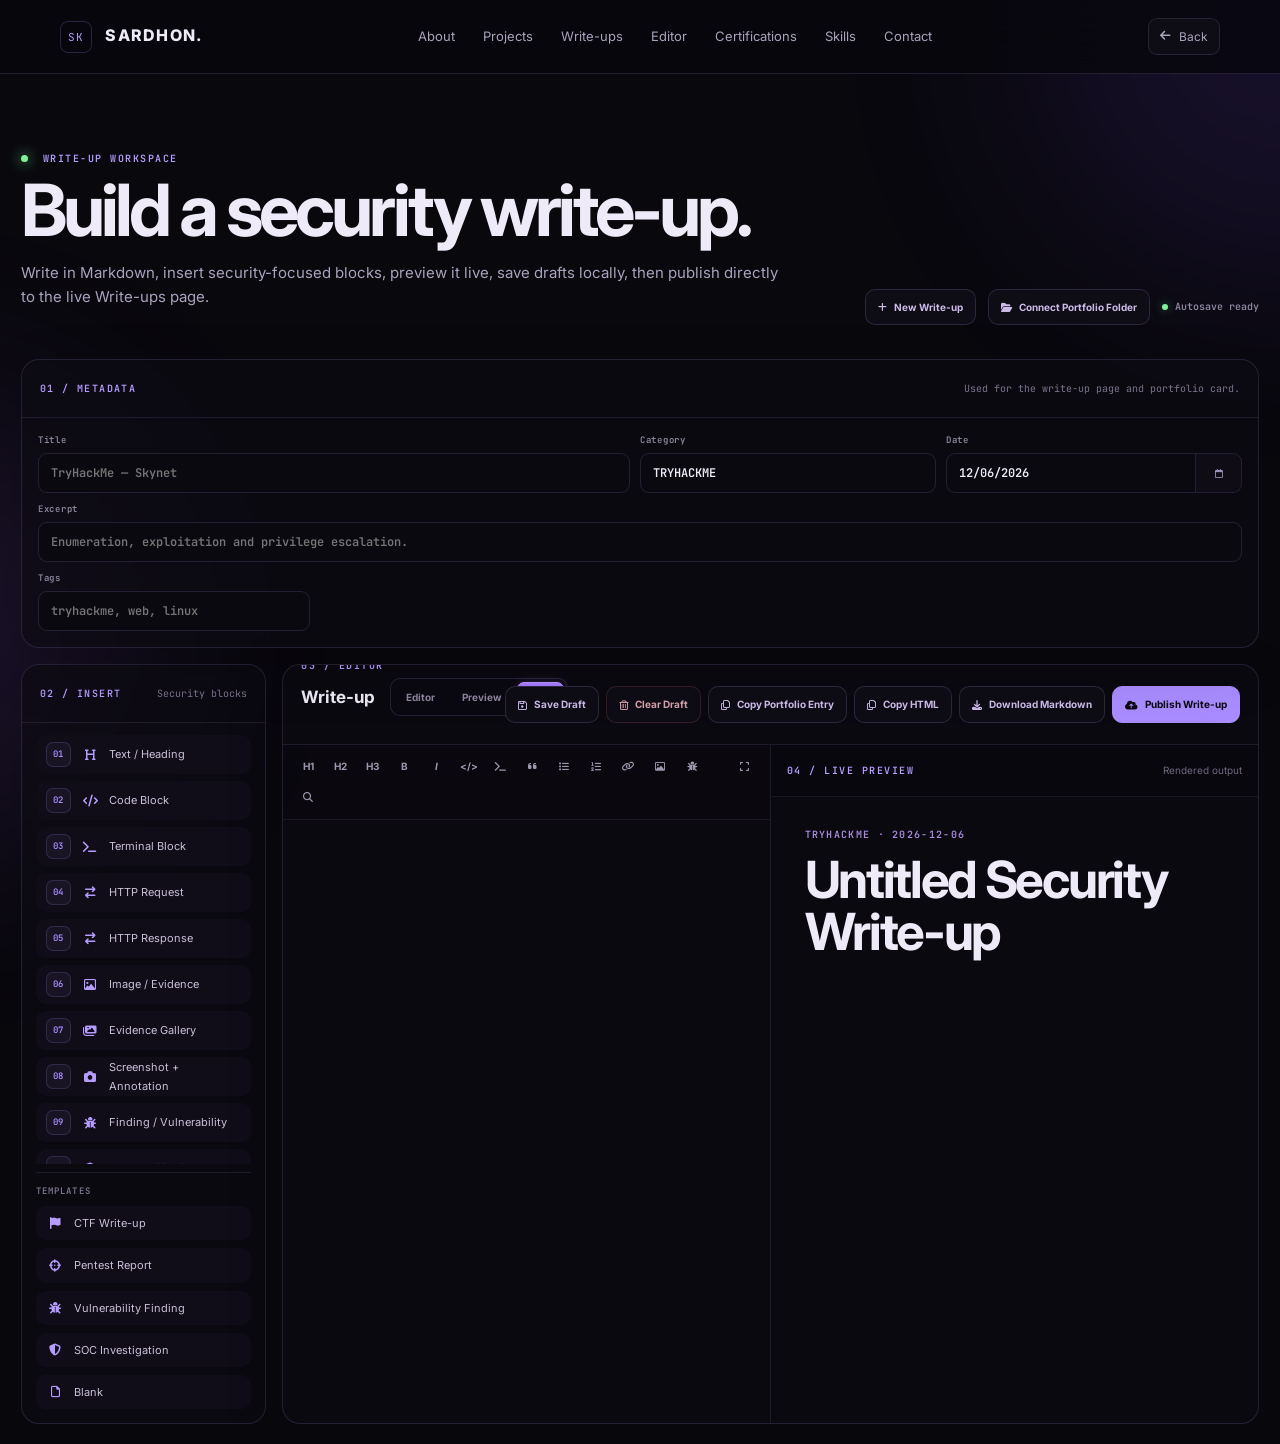
==== commit f10824da: "Update description and heading in editor.html" ====
--- a/editor.html
+++ b/editor.html
@@ -3,7 +3,7 @@
 <head>
   <meta charset="UTF-8">
   <meta name="viewport" content="width=device-width, initial-scale=1.0">
-  <meta name="description" content="Sardhon Kramsa — live admin cybersecurity write-up editor.">
+  <meta name="description" content="Sardhon Kramsa — public cybersecurity write-up editor.">
   <title>Write-up Editor | Sardhon Kramsa</title>
   <link rel="preconnect" href="https://fonts.googleapis.com">
   <link rel="preconnect" href="https://fonts.gstatic.com" crossorigin>
@@ -43,7 +43,7 @@
 
   <div class="editor-heading">
     <div>
-      <p class="eyebrow"><b class="pulse"></b> LOCAL WRITE-UP WORKSPACE</p>
+      <p class="eyebrow"><b class="pulse"></b> WRITE-UP WORKSPACE</p>
       <h1>Build a security write-up.</h1>
       <p>Write in Markdown, insert security-focused blocks, preview it live, save drafts locally, then publish directly to the live Write-ups page.</p>
     </div>
--- a/css/style.css
+++ b/css/style.css
@@ -304,3 +304,197 @@
   background:linear-gradient(180deg,#d2c0ff 0%,#a37df5 100%);
   background-clip:padding-box;
 }
+
+
+/* ==========================================================================
+   UNIVERSITY BRAND + CERTIFICATE PRESENTATION
+   ========================================================================== */
+.university-brand{
+  position:relative;
+  width:100%;
+  min-height:116px;
+  margin:0 0 22px;
+  padding:6px 8px;
+  display:flex;
+  align-items:center;
+  justify-content:center;
+  overflow:hidden;
+  border:0;
+  border-radius:0;
+  background:transparent;
+  box-shadow:none;
+}
+.university-brand img{
+  position:relative;
+  z-index:2;
+  display:block;
+  width:min(100%,380px);
+  max-width:380px;
+  height:104px;
+  object-fit:contain;
+  filter:drop-shadow(0 10px 20px rgba(0,0,0,.22));
+}
+.university-logo-shine{
+  position:absolute;
+  z-index:3;
+  top:50%;
+  left:50%;
+  width:380px;
+  height:151px;
+  pointer-events:none;
+  transform:translate(-50%, -50%);
+  overflow:hidden;
+  background:transparent;
+  opacity:1;
+  -webkit-mask-image:url('../assets/adtu-logo.webp');
+  mask-image:url('../assets/adtu-logo.webp');
+  -webkit-mask-repeat:no-repeat;
+  mask-repeat:no-repeat;
+  -webkit-mask-position:center;
+  mask-position:center;
+  -webkit-mask-size:contain;
+  mask-size:contain;
+}
+.university-logo-shine::before{
+  content:"";
+  position:absolute;
+  inset:-35% -55%;
+  background:linear-gradient(105deg,transparent 0%,transparent 42%,rgba(255,255,255,0) 45%,rgba(255,255,255,.9) 50%,rgba(255,215,105,.55) 54%,rgba(255,255,255,0) 59%,transparent 63%,transparent 100%);
+  transform:translateX(-75%) skewX(-12deg);
+  filter:blur(1px);
+  animation:universityLogoReflect 3s cubic-bezier(.22,1,.36,1) infinite;
+}
+@keyframes universityLogoReflect{
+  0%,22%{transform:translateX(-75%) skewX(-12deg);opacity:0}
+  28%{opacity:1}
+  55%{transform:translateX(75%) skewX(-12deg);opacity:.85}
+  63%,100%{transform:translateX(75%) skewX(-12deg);opacity:0}
+}
+
+/* Real certificate artwork replaces icon-only presentation for completed paths. */
+.cert-card{
+  grid-template-columns:auto 1fr auto;
+}
+.cert-image-link{
+  grid-column:1 / -1;
+  display:block;
+  width:100%;
+  padding:0;
+  border:0;
+  border-radius:11px;
+  overflow:hidden;
+  background:#09080d;
+  line-height:0;
+}
+.cert-preview{
+  display:block;
+  width:100%;
+  height:190px;
+  object-fit:cover;
+  object-position:center;
+  border:1px solid rgba(154,132,210,.13);
+  border-radius:11px;
+  filter:saturate(.96) contrast(.99);
+  transition:transform .5s cubic-bezier(.22,1,.36,1),filter .5s ease;
+}
+.cert-image-link:hover .cert-preview{
+  transform:scale(1.012);
+  filter:saturate(1) contrast(1.01);
+}
+.cert-card:hover{
+  border-color:rgba(255,196,42,.58);
+  box-shadow:
+    0 20px 55px rgba(0,0,0,.22),
+    0 0 0 1px rgba(255,196,42,.28),
+    0 0 13px rgba(255,196,42,.12),
+    inset 0 0 10px rgba(255,196,42,.025);
+}
+.cert-card:hover::after{
+  box-shadow:
+    inset 0 0 0 1px rgba(255,218,92,.34),
+    inset 0 0 14px rgba(255,196,42,.035);
+}
+.cert-card .cert-copy{
+  align-self:start;
+}
+.cert-card .cert-link{
+  align-self:start;
+  padding-top:2px;
+}
+.cert-current{
+  align-content:start;
+}
+.cert-current .cert-icon{
+  grid-column:1;
+}
+@media(max-width:850px){
+  .cert-grid{grid-template-columns:1fr}
+  .cert-preview{height:auto;max-height:240px;object-fit:contain}
+}
+@media(max-width:520px){
+  .university-brand{min-height:104px;padding:4px}
+  .university-brand img{height:92px;width:min(100%,340px)}
+  .university-logo-shine{width:340px;height:92px}
+  .cert-preview{height:auto}
+}
+
+/* Home page section spacing refinement
+   Keeps the existing layout intact while removing excessive vertical gaps
+   between consecutive sections. */
+.section{
+  padding-top:72px;
+  padding-bottom:72px;
+}
+.section-title{
+  margin-bottom:34px;
+}
+#writeups{
+  padding-bottom:54px;
+}
+#certifications{
+  padding-top:54px;
+}
+#skills{
+  padding-top:54px;
+}
+@media(max-width:600px){
+  .section{
+    padding-top:58px;
+    padding-bottom:58px;
+  }
+  .section-title{
+    margin-bottom:30px;
+  }
+}
+
+/* Standalone admin login control — deliberately outside the navigation island. */
+.home-login-btn{
+  position:fixed;
+  top:14px;
+  right:18px;
+  z-index:60;
+  display:inline-flex;
+  align-items:center;
+  gap:7px;
+  padding:8px 12px;
+  border:1px solid rgba(169,140,255,.24);
+  border-radius:9px;
+  background:rgba(14,12,20,.88);
+  color:#c9bfd8;
+  font-size:11px;
+  font-weight:700;
+  backdrop-filter:blur(14px);
+  box-shadow:0 8px 24px rgba(0,0,0,.18);
+  transition:color .22s ease,border-color .22s ease,box-shadow .22s ease,transform .22s ease;
+}
+.home-login-btn:hover{
+  color:#fff;
+  border-color:rgba(169,140,255,.62);
+  box-shadow:0 0 18px rgba(169,140,255,.15),0 8px 24px rgba(0,0,0,.22);
+  transform:translateY(-1px);
+}
+.home-login-btn i{color:#b59cff;font-size:10px}
+@media(max-width:700px){
+  .home-login-btn{top:10px;right:10px;padding:7px 9px}
+  .home-login-btn span{display:none}
+}
